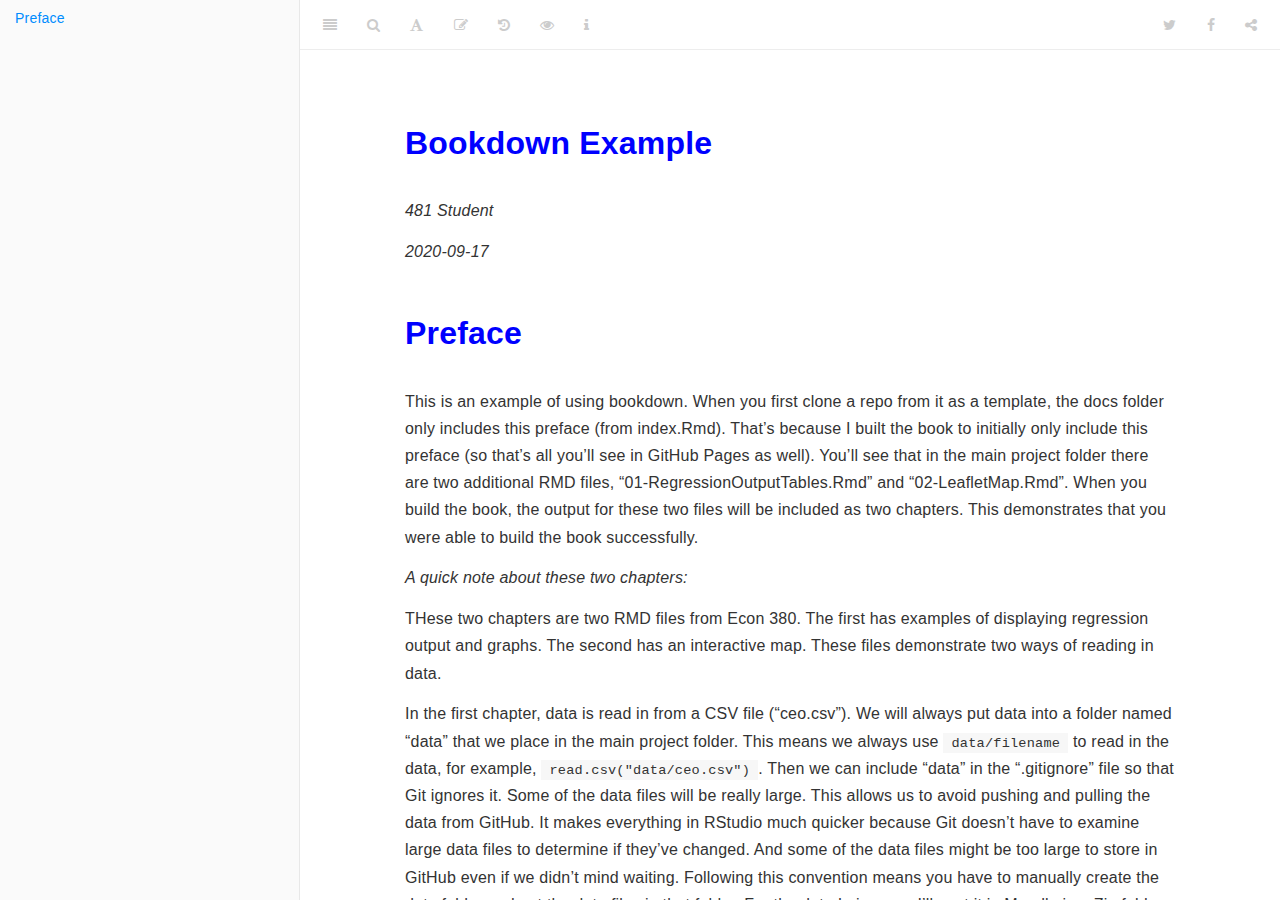
==== docs/index.html @ cd4d8d59 "Initial commit" ====
<!DOCTYPE html>
<html lang="" xml:lang="">
<head>

  <meta charset="utf-8" />
  <meta http-equiv="X-UA-Compatible" content="IE=edge" />
  <title>Bookdown Example</title>
  <meta name="description" content="Bookdown Example" />
  <meta name="generator" content="bookdown 0.20 and GitBook 2.6.7" />

  <meta property="og:title" content="Bookdown Example" />
  <meta property="og:type" content="book" />
  
  
  
  

  <meta name="twitter:card" content="summary" />
  <meta name="twitter:title" content="Bookdown Example" />
  
  
  

<meta name="author" content="481 Student" />


<meta name="date" content="2020-09-17" />

  <meta name="viewport" content="width=device-width, initial-scale=1" />
  <meta name="apple-mobile-web-app-capable" content="yes" />
  <meta name="apple-mobile-web-app-status-bar-style" content="black" />
  
  


<script src="libs/jquery-2.2.3/jquery.min.js"></script>
<link href="libs/gitbook-2.6.7/css/style.css" rel="stylesheet" />
<link href="libs/gitbook-2.6.7/css/plugin-table.css" rel="stylesheet" />
<link href="libs/gitbook-2.6.7/css/plugin-bookdown.css" rel="stylesheet" />
<link href="libs/gitbook-2.6.7/css/plugin-highlight.css" rel="stylesheet" />
<link href="libs/gitbook-2.6.7/css/plugin-search.css" rel="stylesheet" />
<link href="libs/gitbook-2.6.7/css/plugin-fontsettings.css" rel="stylesheet" />
<link href="libs/gitbook-2.6.7/css/plugin-clipboard.css" rel="stylesheet" />









<script src="libs/accessible-code-block-0.0.1/empty-anchor.js"></script>



<link rel="stylesheet" href="style.css" type="text/css" />
</head>

<body>



  <div class="book without-animation with-summary font-size-2 font-family-1" data-basepath=".">

    <div class="book-summary">
      <nav role="navigation">

<ul class="summary">
<li class="chapter" data-level="" data-path=""><a href="#preface"><i class="fa fa-check"></i>Preface</a></li>
</ul>

      </nav>
    </div>

    <div class="book-body">
      <div class="body-inner">
        <div class="book-header" role="navigation">
          <h1>
            <i class="fa fa-circle-o-notch fa-spin"></i><a href="./">Bookdown Example</a>
          </h1>
        </div>

        <div class="page-wrapper" tabindex="-1" role="main">
          <div class="page-inner">

            <section class="normal" id="section-">
<div id="header">
<h1 class="title">Bookdown Example</h1>
<p class="author"><em>481 Student</em></p>
<p class="date"><em>2020-09-17</em></p>
</div>
<div id="preface" class="section level1 unnumbered">
<h1>Preface</h1>
<p>This is an example of using bookdown. When you first clone a repo from it as a template, the docs folder only includes this preface (from index.Rmd). That’s because I built the book to initially only include this preface (so that’s all you’ll see in GitHub Pages as well). You’ll see that in the main project folder there are two additional RMD files, “01-RegressionOutputTables.Rmd” and “02-LeafletMap.Rmd”. When you build the book, the output for these two files will be included as two chapters. This demonstrates that you were able to build the book successfully.</p>
<p><em>A quick note about these two chapters:</em></p>
<p>THese two chapters are two RMD files from Econ 380. The first has examples of displaying regression output and graphs. The second has an interactive map. These files demonstrate two ways of reading in data.</p>
<p>In the first chapter, data is read in from a CSV file (“ceo.csv”). We will always put data into a folder named “data” that we place in the main project folder. This means we always use <code>data/filename</code> to read in the data, for example, <code>read.csv("data/ceo.csv")</code>. Then we can include “data” in the “.gitignore” file so that Git ignores it. Some of the data files will be really large. This allows us to avoid pushing and pulling the data from GitHub. It makes everything in RStudio much quicker because Git doesn’t have to examine large data files to determine if they’ve changed. And some of the data files might be too large to store in GitHub even if we didn’t mind waiting. Following this convention means you have to manually create the data folder and put the data files in that folder. For the data I give you, I’ll post it in Moodle in a Zip folder.</p>
<p>In the second RMD file (with the map), data is read in directly from a URL.</p>
<p>We will always use this basic setup. ALways open RStudio by opening the .RProj folder so that the working directory is set correctly. Always put a “data” folder in the main project folder and open data using “data/filename”, for example, <code>read.csv("data/ceo.csv")</code>.</p>

</div>
            </section>

          </div>
        </div>
      </div>


    </div>
  </div>
<script src="libs/gitbook-2.6.7/js/app.min.js"></script>
<script src="libs/gitbook-2.6.7/js/lunr.js"></script>
<script src="libs/gitbook-2.6.7/js/clipboard.min.js"></script>
<script src="libs/gitbook-2.6.7/js/plugin-search.js"></script>
<script src="libs/gitbook-2.6.7/js/plugin-sharing.js"></script>
<script src="libs/gitbook-2.6.7/js/plugin-fontsettings.js"></script>
<script src="libs/gitbook-2.6.7/js/plugin-bookdown.js"></script>
<script src="libs/gitbook-2.6.7/js/jquery.highlight.js"></script>
<script src="libs/gitbook-2.6.7/js/plugin-clipboard.js"></script>
<script>
gitbook.require(["gitbook"], function(gitbook) {
gitbook.start({
"sharing": {
"github": false,
"facebook": true,
"twitter": true,
"linkedin": false,
"weibo": false,
"instapaper": false,
"vk": false,
"all": ["facebook", "twitter", "linkedin", "weibo", "instapaper"]
},
"fontsettings": {
"theme": "white",
"family": "sans",
"size": 2
},
"edit": {
"link": "https://github.com/YOUR GITHUB USERNAME/YOUR REPO NAME/edit/master/index.Rmd",
"text": "Edit"
},
"history": {
"link": "https://github.com/YOUR GITHUB USERNAME/YOUR REPO NAME/commits/master/index.Rmd",
"text": null
},
"view": {
"link": "https://github.com/YOUR GITHUB USERNAME/YOUR REPO NAME/blob/master/index.Rmd",
"text": null
},
"download": null,
"toc": {
"collapse": "subsection"
}
});
});
</script>

</body>

</html>
---- docs/libs/gitbook-2.6.7/css/style.css ----
/*! normalize.css v2.1.0 | MIT License | git.io/normalize */img,legend{border:0}*,.fa{-webkit-font-smoothing:antialiased}.fa-ul>li,sub,sup{position:relative}.book .book-body .page-wrapper .page-inner section.normal hr:after,.book-langs-index .inner .languages:after,.buttons:after,.dropdown-menu .buttons:after{clear:both}body,html{-ms-text-size-adjust:100%;-webkit-text-size-adjust:100%}article,aside,details,figcaption,figure,footer,header,hgroup,main,nav,section,summary{display:block}audio,canvas,video{display:inline-block}.hidden,[hidden]{display:none}audio:not([controls]){display:none;height:0}html{font-family:sans-serif}body,figure{margin:0}a:focus{outline:dotted thin}a:active,a:hover{outline:0}h1{font-size:2em;margin:.67em 0}abbr[title]{border-bottom:1px dotted}b,strong{font-weight:700}dfn{font-style:italic}hr{-moz-box-sizing:content-box;box-sizing:content-box;height:0}mark{background:#ff0;color:#000}code,kbd,pre,samp{font-family:monospace,serif;font-size:1em}pre{white-space:pre-wrap}q{quotes:"\201C" "\201D" "\2018" "\2019"}small{font-size:80%}sub,sup{font-size:75%;line-height:0;vertical-align:baseline}sup{top:-.5em}sub{bottom:-.25em}svg:not(:root){overflow:hidden}fieldset{border:1px solid silver;margin:0 2px;padding:.35em .625em .75em}legend{padding:0}button,input,select,textarea{font-family:inherit;font-size:100%;margin:0}button,input{line-height:normal}button,select{text-transform:none}button,html input[type=button],input[type=reset],input[type=submit]{-webkit-appearance:button;cursor:pointer}button[disabled],html input[disabled]{cursor:default}input[type=checkbox],input[type=radio]{box-sizing:border-box;padding:0}input[type=search]{-webkit-appearance:textfield;-moz-box-sizing:content-box;-webkit-box-sizing:content-box;box-sizing:content-box}input[type=search]::-webkit-search-cancel-button{margin-right:10px;}button::-moz-focus-inner,input::-moz-focus-inner{border:0;padding:0}textarea{overflow:auto;vertical-align:top}table{border-collapse:collapse;border-spacing:0}/*!
 * Preboot v2
 *
 * Open sourced under MIT license by @mdo.
 * Some variables and mixins from Bootstrap (Apache 2 license).
 */.link-inherit,.link-inherit:focus,.link-inherit:hover{color:inherit}.fa,.fa-stack{display:inline-block}/*!
 *  Font Awesome 4.1.0 by @davegandy - http://fontawesome.io - @fontawesome
 *  License - http://fontawesome.io/license (Font: SIL OFL 1.1, CSS: MIT License)
 */@font-face{font-family:FontAwesome;src:url(./fontawesome/fontawesome-webfont.ttf?v=4.1.0) format('truetype');font-weight:400;font-style:normal}.fa{font-family:FontAwesome;font-style:normal;font-weight:400;line-height:1;-moz-osx-font-smoothing:grayscale}.book .book-header,.book .book-summary{font-family:"Helvetica Neue",Helvetica,Arial,sans-serif}.fa-lg{font-size:1.33333333em;line-height:.75em;vertical-align:-15%}.fa-2x{font-size:2em}.fa-3x{font-size:3em}.fa-4x{font-size:4em}.fa-5x{font-size:5em}.fa-fw{width:1.28571429em;text-align:center}.fa-ul{padding-left:0;margin-left:2.14285714em;list-style-type:none}.fa-li{position:absolute;left:-2.14285714em;width:2.14285714em;top:.14285714em;text-align:center}.fa-li.fa-lg{left:-1.85714286em}.fa-border{padding:.2em .25em .15em;border:.08em solid #eee;border-radius:.1em}.pull-right{float:right}.pull-left{float:left}.fa.pull-left{margin-right:.3em}.fa.pull-right{margin-left:.3em}.fa-spin{-webkit-animation:spin 2s infinite linear;-moz-animation:spin 2s infinite linear;-o-animation:spin 2s infinite linear;animation:spin 2s infinite linear}@-moz-keyframes spin{0%{-moz-transform:rotate(0)}100%{-moz-transform:rotate(359deg)}}@-webkit-keyframes spin{0%{-webkit-transform:rotate(0)}100%{-webkit-transform:rotate(359deg)}}@-o-keyframes spin{0%{-o-transform:rotate(0)}100%{-o-transform:rotate(359deg)}}@keyframes spin{0%{-webkit-transform:rotate(0);transform:rotate(0)}100%{-webkit-transform:rotate(359deg);transform:rotate(359deg)}}.fa-rotate-90{filter:progid:DXImageTransform.Microsoft.BasicImage(rotation=1);-webkit-transform:rotate(90deg);-moz-transform:rotate(90deg);-ms-transform:rotate(90deg);-o-transform:rotate(90deg);transform:rotate(90deg)}.fa-rotate-180{filter:progid:DXImageTransform.Microsoft.BasicImage(rotation=2);-webkit-transform:rotate(180deg);-moz-transform:rotate(180deg);-ms-transform:rotate(180deg);-o-transform:rotate(180deg);transform:rotate(180deg)}.fa-rotate-270{filter:progid:DXImageTransform.Microsoft.BasicImage(rotation=3);-webkit-transform:rotate(270deg);-moz-transform:rotate(270deg);-ms-transform:rotate(270deg);-o-transform:rotate(270deg);transform:rotate(270deg)}.fa-flip-horizontal{filter:progid:DXImageTransform.Microsoft.BasicImage(rotation=0, mirror=1);-webkit-transform:scale(-1,1);-moz-transform:scale(-1,1);-ms-transform:scale(-1,1);-o-transform:scale(-1,1);transform:scale(-1,1)}.fa-flip-vertical{filter:progid:DXImageTransform.Microsoft.BasicImage(rotation=2, mirror=1);-webkit-transform:scale(1,-1);-moz-transform:scale(1,-1);-ms-transform:scale(1,-1);-o-transform:scale(1,-1);transform:scale(1,-1)}.fa-stack{position:relative;width:2em;height:2em;line-height:2em;vertical-align:middle}.fa-stack-1x,.fa-stack-2x{position:absolute;left:0;width:100%;text-align:center}.fa-stack-1x{line-height:inherit}.fa-stack-2x{font-size:2em}.fa-inverse{color:#fff}.fa-glass:before{content:"\f000"}.fa-music:before{content:"\f001"}.fa-search:before{content:"\f002"}.fa-envelope-o:before{content:"\f003"}.fa-heart:before{content:"\f004"}.fa-star:before{content:"\f005"}.fa-star-o:before{content:"\f006"}.fa-user:before{content:"\f007"}.fa-film:before{content:"\f008"}.fa-th-large:before{content:"\f009"}.fa-th:before{content:"\f00a"}.fa-th-list:before{content:"\f00b"}.fa-check:before{content:"\f00c"}.fa-times:before{content:"\f00d"}.fa-search-plus:before{content:"\f00e"}.fa-search-minus:before{content:"\f010"}.fa-power-off:before{content:"\f011"}.fa-signal:before{content:"\f012"}.fa-cog:before,.fa-gear:before{content:"\f013"}.fa-trash-o:before{content:"\f014"}.fa-home:before{content:"\f015"}.fa-file-o:before{content:"\f016"}.fa-clock-o:before{content:"\f017"}.fa-road:before{content:"\f018"}.fa-download:before{content:"\f019"}.fa-arrow-circle-o-down:before{content:"\f01a"}.fa-arrow-circle-o-up:before{content:"\f01b"}.fa-inbox:before{content:"\f01c"}.fa-play-circle-o:before{content:"\f01d"}.fa-repeat:before,.fa-rotate-right:before{content:"\f01e"}.fa-refresh:before{content:"\f021"}.fa-list-alt:before{content:"\f022"}.fa-lock:before{content:"\f023"}.fa-flag:before{content:"\f024"}.fa-headphones:before{content:"\f025"}.fa-volume-off:before{content:"\f026"}.fa-volume-down:before{content:"\f027"}.fa-volume-up:before{content:"\f028"}.fa-qrcode:before{content:"\f029"}.fa-barcode:before{content:"\f02a"}.fa-tag:before{content:"\f02b"}.fa-tags:before{content:"\f02c"}.fa-book:before{content:"\f02d"}.fa-bookmark:before{content:"\f02e"}.fa-print:before{content:"\f02f"}.fa-camera:before{content:"\f030"}.fa-font:before{content:"\f031"}.fa-bold:before{content:"\f032"}.fa-italic:before{content:"\f033"}.fa-text-height:before{content:"\f034"}.fa-text-width:before{content:"\f035"}.fa-align-left:before{content:"\f036"}.fa-align-center:before{content:"\f037"}.fa-align-right:before{content:"\f038"}.fa-align-justify:before{content:"\f039"}.fa-list:before{content:"\f03a"}.fa-dedent:before,.fa-outdent:before{content:"\f03b"}.fa-indent:before{content:"\f03c"}.fa-video-camera:before{content:"\f03d"}.fa-image:before,.fa-photo:before,.fa-picture-o:before{content:"\f03e"}.fa-pencil:before{content:"\f040"}.fa-map-marker:before{content:"\f041"}.fa-adjust:before{content:"\f042"}.fa-tint:before{content:"\f043"}.fa-edit:before,.fa-pencil-square-o:before{content:"\f044"}.fa-share-square-o:before{content:"\f045"}.fa-check-square-o:before{content:"\f046"}.fa-arrows:before{content:"\f047"}.fa-step-backward:before{content:"\f048"}.fa-fast-backward:before{content:"\f049"}.fa-backward:before{content:"\f04a"}.fa-play:before{content:"\f04b"}.fa-pause:before{content:"\f04c"}.fa-stop:before{content:"\f04d"}.fa-forward:before{content:"\f04e"}.fa-fast-forward:before{content:"\f050"}.fa-step-forward:before{content:"\f051"}.fa-eject:before{content:"\f052"}.fa-chevron-left:before{content:"\f053"}.fa-chevron-right:before{content:"\f054"}.fa-plus-circle:before{content:"\f055"}.fa-minus-circle:before{content:"\f056"}.fa-times-circle:before{content:"\f057"}.fa-check-circle:before{content:"\f058"}.fa-question-circle:before{content:"\f059"}.fa-info-circle:before{content:"\f05a"}.fa-crosshairs:before{content:"\f05b"}.fa-times-circle-o:before{content:"\f05c"}.fa-check-circle-o:before{content:"\f05d"}.fa-ban:before{content:"\f05e"}.fa-arrow-left:before{content:"\f060"}.fa-arrow-right:before{content:"\f061"}.fa-arrow-up:before{content:"\f062"}.fa-arrow-down:before{content:"\f063"}.fa-mail-forward:before,.fa-share:before{content:"\f064"}.fa-expand:before{content:"\f065"}.fa-compress:before{content:"\f066"}.fa-plus:before{content:"\f067"}.fa-minus:before{content:"\f068"}.fa-asterisk:before{content:"\f069"}.fa-exclamation-circle:before{content:"\f06a"}.fa-gift:before{content:"\f06b"}.fa-leaf:before{content:"\f06c"}.fa-fire:before{content:"\f06d"}.fa-eye:before{content:"\f06e"}.fa-eye-slash:before{content:"\f070"}.fa-exclamation-triangle:before,.fa-warning:before{content:"\f071"}.fa-plane:before{content:"\f072"}.fa-calendar:before{content:"\f073"}.fa-random:before{content:"\f074"}.fa-comment:before{content:"\f075"}.fa-magnet:before{content:"\f076"}.fa-chevron-up:before{content:"\f077"}.fa-chevron-down:before{content:"\f078"}.fa-retweet:before{content:"\f079"}.fa-shopping-cart:before{content:"\f07a"}.fa-folder:before{content:"\f07b"}.fa-folder-open:before{content:"\f07c"}.fa-arrows-v:before{content:"\f07d"}.fa-arrows-h:before{content:"\f07e"}.fa-bar-chart-o:before{content:"\f080"}.fa-twitter-square:before{content:"\f081"}.fa-facebook-square:before{content:"\f082"}.fa-camera-retro:before{content:"\f083"}.fa-key:before{content:"\f084"}.fa-cogs:before,.fa-gears:before{content:"\f085"}.fa-comments:before{content:"\f086"}.fa-thumbs-o-up:before{content:"\f087"}.fa-thumbs-o-down:before{content:"\f088"}.fa-star-half:before{content:"\f089"}.fa-heart-o:before{content:"\f08a"}.fa-sign-out:before{content:"\f08b"}.fa-linkedin-square:before{content:"\f08c"}.fa-thumb-tack:before{content:"\f08d"}.fa-external-link:before{content:"\f08e"}.fa-sign-in:before{content:"\f090"}.fa-trophy:before{content:"\f091"}.fa-github-square:before{content:"\f092"}.fa-upload:before{content:"\f093"}.fa-lemon-o:before{content:"\f094"}.fa-phone:before{content:"\f095"}.fa-square-o:before{content:"\f096"}.fa-bookmark-o:before{content:"\f097"}.fa-phone-square:before{content:"\f098"}.fa-twitter:before{content:"\f099"}.fa-facebook:before{content:"\f09a"}.fa-github:before{content:"\f09b"}.fa-unlock:before{content:"\f09c"}.fa-credit-card:before{content:"\f09d"}.fa-rss:before{content:"\f09e"}.fa-hdd-o:before{content:"\f0a0"}.fa-bullhorn:before{content:"\f0a1"}.fa-bell:before{content:"\f0f3"}.fa-certificate:before{content:"\f0a3"}.fa-hand-o-right:before{content:"\f0a4"}.fa-hand-o-left:before{content:"\f0a5"}.fa-hand-o-up:before{content:"\f0a6"}.fa-hand-o-down:before{content:"\f0a7"}.fa-arrow-circle-left:before{content:"\f0a8"}.fa-arrow-circle-right:before{content:"\f0a9"}.fa-arrow-circle-up:before{content:"\f0aa"}.fa-arrow-circle-down:before{content:"\f0ab"}.fa-globe:before{content:"\f0ac"}.fa-wrench:before{content:"\f0ad"}.fa-tasks:before{content:"\f0ae"}.fa-filter:before{content:"\f0b0"}.fa-briefcase:before{content:"\f0b1"}.fa-arrows-alt:before{content:"\f0b2"}.fa-group:before,.fa-users:before{content:"\f0c0"}.fa-chain:before,.fa-link:before{content:"\f0c1"}.fa-cloud:before{content:"\f0c2"}.fa-flask:before{content:"\f0c3"}.fa-cut:before,.fa-scissors:before{content:"\f0c4"}.fa-copy:before,.fa-files-o:before{content:"\f0c5"}.fa-paperclip:before{content:"\f0c6"}.fa-floppy-o:before,.fa-save:before{content:"\f0c7"}.fa-square:before{content:"\f0c8"}.fa-bars:before,.fa-navicon:before,.fa-reorder:before{content:"\f0c9"}.fa-list-ul:before{content:"\f0ca"}.fa-list-ol:before{content:"\f0cb"}.fa-strikethrough:before{content:"\f0cc"}.fa-underline:before{content:"\f0cd"}.fa-table:before{content:"\f0ce"}.fa-magic:before{content:"\f0d0"}.fa-truck:before{content:"\f0d1"}.fa-pinterest:before{content:"\f0d2"}.fa-pinterest-square:before{content:"\f0d3"}.fa-google-plus-square:before{content:"\f0d4"}.fa-google-plus:before{content:"\f0d5"}.fa-money:before{content:"\f0d6"}.fa-caret-down:before{content:"\f0d7"}.fa-caret-up:before{content:"\f0d8"}.fa-caret-left:before{content:"\f0d9"}.fa-caret-right:before{content:"\f0da"}.fa-columns:before{content:"\f0db"}.fa-sort:before,.fa-unsorted:before{content:"\f0dc"}.fa-sort-desc:before,.fa-sort-down:before{content:"\f0dd"}.fa-sort-asc:before,.fa-sort-up:before{content:"\f0de"}.fa-envelope:before{content:"\f0e0"}.fa-linkedin:before{content:"\f0e1"}.fa-rotate-left:before,.fa-undo:before{content:"\f0e2"}.fa-gavel:before,.fa-legal:before{content:"\f0e3"}.fa-dashboard:before,.fa-tachometer:before{content:"\f0e4"}.fa-comment-o:before{content:"\f0e5"}.fa-comments-o:before{content:"\f0e6"}.fa-bolt:before,.fa-flash:before{content:"\f0e7"}.fa-sitemap:before{content:"\f0e8"}.fa-umbrella:before{content:"\f0e9"}.fa-clipboard:before,.fa-paste:before{content:"\f0ea"}.fa-lightbulb-o:before{content:"\f0eb"}.fa-exchange:before{content:"\f0ec"}.fa-cloud-download:before{content:"\f0ed"}.fa-cloud-upload:before{content:"\f0ee"}.fa-user-md:before{content:"\f0f0"}.fa-stethoscope:before{content:"\f0f1"}.fa-suitcase:before{content:"\f0f2"}.fa-bell-o:before{content:"\f0a2"}.fa-coffee:before{content:"\f0f4"}.fa-cutlery:before{content:"\f0f5"}.fa-file-text-o:before{content:"\f0f6"}.fa-building-o:before{content:"\f0f7"}.fa-hospital-o:before{content:"\f0f8"}.fa-ambulance:before{content:"\f0f9"}.fa-medkit:before{content:"\f0fa"}.fa-fighter-jet:before{content:"\f0fb"}.fa-beer:before{content:"\f0fc"}.fa-h-square:before{content:"\f0fd"}.fa-plus-square:before{content:"\f0fe"}.fa-angle-double-left:before{content:"\f100"}.fa-angle-double-right:before{content:"\f101"}.fa-angle-double-up:before{content:"\f102"}.fa-angle-double-down:before{content:"\f103"}.fa-angle-left:before{content:"\f104"}.fa-angle-right:before{content:"\f105"}.fa-angle-up:before{content:"\f106"}.fa-angle-down:before{content:"\f107"}.fa-desktop:before{content:"\f108"}.fa-laptop:before{content:"\f109"}.fa-tablet:before{content:"\f10a"}.fa-mobile-phone:before,.fa-mobile:before{content:"\f10b"}.fa-circle-o:before{content:"\f10c"}.fa-quote-left:before{content:"\f10d"}.fa-quote-right:before{content:"\f10e"}.fa-spinner:before{content:"\f110"}.fa-circle:before{content:"\f111"}.fa-mail-reply:before,.fa-reply:before{content:"\f112"}.fa-github-alt:before{content:"\f113"}.fa-folder-o:before{content:"\f114"}.fa-folder-open-o:before{content:"\f115"}.fa-smile-o:before{content:"\f118"}.fa-frown-o:before{content:"\f119"}.fa-meh-o:before{content:"\f11a"}.fa-gamepad:before{content:"\f11b"}.fa-keyboard-o:before{content:"\f11c"}.fa-flag-o:before{content:"\f11d"}.fa-flag-checkered:before{content:"\f11e"}.fa-terminal:before{content:"\f120"}.fa-code:before{content:"\f121"}.fa-mail-reply-all:before,.fa-reply-all:before{content:"\f122"}.fa-star-half-empty:before,.fa-star-half-full:before,.fa-star-half-o:before{content:"\f123"}.fa-location-arrow:before{content:"\f124"}.fa-crop:before{content:"\f125"}.fa-code-fork:before{content:"\f126"}.fa-chain-broken:before,.fa-unlink:before{content:"\f127"}.fa-question:before{content:"\f128"}.fa-info:before{content:"\f129"}.fa-exclamation:before{content:"\f12a"}.fa-superscript:before{content:"\f12b"}.fa-subscript:before{content:"\f12c"}.fa-eraser:before{content:"\f12d"}.fa-puzzle-piece:before{content:"\f12e"}.fa-microphone:before{content:"\f130"}.fa-microphone-slash:before{content:"\f131"}.fa-shield:before{content:"\f132"}.fa-calendar-o:before{content:"\f133"}.fa-fire-extinguisher:before{content:"\f134"}.fa-rocket:before{content:"\f135"}.fa-maxcdn:before{content:"\f136"}.fa-chevron-circle-left:before{content:"\f137"}.fa-chevron-circle-right:before{content:"\f138"}.fa-chevron-circle-up:before{content:"\f139"}.fa-chevron-circle-down:before{content:"\f13a"}.fa-html5:before{content:"\f13b"}.fa-css3:before{content:"\f13c"}.fa-anchor:before{content:"\f13d"}.fa-unlock-alt:before{content:"\f13e"}.fa-bullseye:before{content:"\f140"}.fa-ellipsis-h:before{content:"\f141"}.fa-ellipsis-v:before{content:"\f142"}.fa-rss-square:before{content:"\f143"}.fa-play-circle:before{content:"\f144"}.fa-ticket:before{content:"\f145"}.fa-minus-square:before{content:"\f146"}.fa-minus-square-o:before{content:"\f147"}.fa-level-up:before{content:"\f148"}.fa-level-down:before{content:"\f149"}.fa-check-square:before{content:"\f14a"}.fa-pencil-square:before{content:"\f14b"}.fa-external-link-square:before{content:"\f14c"}.fa-share-square:before{content:"\f14d"}.fa-compass:before{content:"\f14e"}.fa-caret-square-o-down:before,.fa-toggle-down:before{content:"\f150"}.fa-caret-square-o-up:before,.fa-toggle-up:before{content:"\f151"}.fa-caret-square-o-right:before,.fa-toggle-right:before{content:"\f152"}.fa-eur:before,.fa-euro:before{content:"\f153"}.fa-gbp:before{content:"\f154"}.fa-dollar:before,.fa-usd:before{content:"\f155"}.fa-inr:before,.fa-rupee:before{content:"\f156"}.fa-cny:before,.fa-jpy:before,.fa-rmb:before,.fa-yen:before{content:"\f157"}.fa-rouble:before,.fa-rub:before,.fa-ruble:before{content:"\f158"}.fa-krw:before,.fa-won:before{content:"\f159"}.fa-bitcoin:before,.fa-btc:before{content:"\f15a"}.fa-file:before{content:"\f15b"}.fa-file-text:before{content:"\f15c"}.fa-sort-alpha-asc:before{content:"\f15d"}.fa-sort-alpha-desc:before{content:"\f15e"}.fa-sort-amount-asc:before{content:"\f160"}.fa-sort-amount-desc:before{content:"\f161"}.fa-sort-numeric-asc:before{content:"\f162"}.fa-sort-numeric-desc:before{content:"\f163"}.fa-thumbs-up:before{content:"\f164"}.fa-thumbs-down:before{content:"\f165"}.fa-youtube-square:before{content:"\f166"}.fa-youtube:before{content:"\f167"}.fa-xing:before{content:"\f168"}.fa-xing-square:before{content:"\f169"}.fa-youtube-play:before{content:"\f16a"}.fa-dropbox:before{content:"\f16b"}.fa-stack-overflow:before{content:"\f16c"}.fa-instagram:before{content:"\f16d"}.fa-flickr:before{content:"\f16e"}.fa-adn:before{content:"\f170"}.fa-bitbucket:before{content:"\f171"}.fa-bitbucket-square:before{content:"\f172"}.fa-tumblr:before{content:"\f173"}.fa-tumblr-square:before{content:"\f174"}.fa-long-arrow-down:before{content:"\f175"}.fa-long-arrow-up:before{content:"\f176"}.fa-long-arrow-left:before{content:"\f177"}.fa-long-arrow-right:before{content:"\f178"}.fa-apple:before{content:"\f179"}.fa-windows:before{content:"\f17a"}.fa-android:before{content:"\f17b"}.fa-linux:before{content:"\f17c"}.fa-dribbble:before{content:"\f17d"}.fa-skype:before{content:"\f17e"}.fa-foursquare:before{content:"\f180"}.fa-trello:before{content:"\f181"}.fa-female:before{content:"\f182"}.fa-male:before{content:"\f183"}.fa-gittip:before{content:"\f184"}.fa-sun-o:before{content:"\f185"}.fa-moon-o:before{content:"\f186"}.fa-archive:before{content:"\f187"}.fa-bug:before{content:"\f188"}.fa-vk:before{content:"\f189"}.fa-weibo:before{content:"\f18a"}.fa-renren:before{content:"\f18b"}.fa-pagelines:before{content:"\f18c"}.fa-stack-exchange:before{content:"\f18d"}.fa-arrow-circle-o-right:before{content:"\f18e"}.fa-arrow-circle-o-left:before{content:"\f190"}.fa-caret-square-o-left:before,.fa-toggle-left:before{content:"\f191"}.fa-dot-circle-o:before{content:"\f192"}.fa-wheelchair:before{content:"\f193"}.fa-vimeo-square:before{content:"\f194"}.fa-try:before,.fa-turkish-lira:before{content:"\f195"}.fa-plus-square-o:before{content:"\f196"}.fa-space-shuttle:before{content:"\f197"}.fa-slack:before{content:"\f198"}.fa-envelope-square:before{content:"\f199"}.fa-wordpress:before{content:"\f19a"}.fa-openid:before{content:"\f19b"}.fa-bank:before,.fa-institution:before,.fa-university:before{content:"\f19c"}.fa-graduation-cap:before,.fa-mortar-board:before{content:"\f19d"}.fa-yahoo:before{content:"\f19e"}.fa-google:before{content:"\f1a0"}.fa-reddit:before{content:"\f1a1"}.fa-reddit-square:before{content:"\f1a2"}.fa-stumbleupon-circle:before{content:"\f1a3"}.fa-stumbleupon:before{content:"\f1a4"}.fa-delicious:before{content:"\f1a5"}.fa-digg:before{content:"\f1a6"}.fa-pied-piper-square:before,.fa-pied-piper:before{content:"\f1a7"}.fa-pied-piper-alt:before{content:"\f1a8"}.fa-drupal:before{content:"\f1a9"}.fa-joomla:before{content:"\f1aa"}.fa-language:before{content:"\f1ab"}.fa-fax:before{content:"\f1ac"}.fa-building:before{content:"\f1ad"}.fa-child:before{content:"\f1ae"}.fa-paw:before{content:"\f1b0"}.fa-spoon:before{content:"\f1b1"}.fa-cube:before{content:"\f1b2"}.fa-cubes:before{content:"\f1b3"}.fa-behance:before{content:"\f1b4"}.fa-behance-square:before{content:"\f1b5"}.fa-steam:before{content:"\f1b6"}.fa-steam-square:before{content:"\f1b7"}.fa-recycle:before{content:"\f1b8"}.fa-automobile:before,.fa-car:before{content:"\f1b9"}.fa-cab:before,.fa-taxi:before{content:"\f1ba"}.fa-tree:before{content:"\f1bb"}.fa-spotify:before{content:"\f1bc"}.fa-deviantart:before{content:"\f1bd"}.fa-soundcloud:before{content:"\f1be"}.fa-database:before{content:"\f1c0"}.fa-file-pdf-o:before{content:"\f1c1"}.fa-file-word-o:before{content:"\f1c2"}.fa-file-excel-o:before{content:"\f1c3"}.fa-file-powerpoint-o:before{content:"\f1c4"}.fa-file-image-o:before,.fa-file-photo-o:before,.fa-file-picture-o:before{content:"\f1c5"}.fa-file-archive-o:before,.fa-file-zip-o:before{content:"\f1c6"}.fa-file-audio-o:before,.fa-file-sound-o:before{content:"\f1c7"}.fa-file-movie-o:before,.fa-file-video-o:before{content:"\f1c8"}.fa-file-code-o:before{content:"\f1c9"}.fa-vine:before{content:"\f1ca"}.fa-codepen:before{content:"\f1cb"}.fa-jsfiddle:before{content:"\f1cc"}.fa-life-bouy:before,.fa-life-ring:before,.fa-life-saver:before,.fa-support:before{content:"\f1cd"}.fa-circle-o-notch:before{content:"\f1ce"}.fa-ra:before,.fa-rebel:before{content:"\f1d0"}.fa-empire:before,.fa-ge:before{content:"\f1d1"}.fa-git-square:before{content:"\f1d2"}.fa-git:before{content:"\f1d3"}.fa-hacker-news:before{content:"\f1d4"}.fa-tencent-weibo:before{content:"\f1d5"}.fa-qq:before{content:"\f1d6"}.fa-wechat:before,.fa-weixin:before{content:"\f1d7"}.fa-paper-plane:before,.fa-send:before{content:"\f1d8"}.fa-paper-plane-o:before,.fa-send-o:before{content:"\f1d9"}.fa-history:before{content:"\f1da"}.fa-circle-thin:before{content:"\f1db"}.fa-header:before{content:"\f1dc"}.fa-paragraph:before{content:"\f1dd"}.fa-sliders:before{content:"\f1de"}.fa-share-alt:before{content:"\f1e0"}.fa-share-alt-square:before{content:"\f1e1"}.fa-bomb:before{content:"\f1e2"}.book-langs-index{width:100%;height:100%;padding:40px 0;margin:0;overflow:auto}@media (max-width:600px){.book-langs-index{padding:0}}.book-langs-index .inner{max-width:600px;width:100%;margin:0 auto;padding:30px;background:#fff;border-radius:3px}.book-langs-index .inner h3{margin:0}.book-langs-index .inner .languages{list-style:none;padding:20px 30px;margin-top:20px;border-top:1px solid #eee}.book-langs-index .inner .languages:after,.book-langs-index .inner .languages:before{content:" ";display:table;line-height:0}.book-langs-index .inner .languages li{width:50%;float:left;padding:10px 5px;font-size:16px}@media (max-width:600px){.book-langs-index .inner .languages li{width:100%;max-width:100%}}.book .book-header{overflow:visible;height:50px;padding:0 8px;z-index:2;font-size:.85em;color:#7e888b;background:0 0}.book .book-header .btn{display:block;height:50px;padding:0 15px;border-bottom:none;color:#ccc;text-transform:uppercase;line-height:50px;-webkit-box-shadow:none!important;box-shadow:none!important;position:relative;font-size:14px}.book .book-header .btn:hover{position:relative;text-decoration:none;color:#444;background:0 0}.book .book-header h1{margin:0;font-size:20px;font-weight:200;text-align:center;line-height:50px;opacity:0;padding-left:200px;padding-right:200px;-webkit-transition:opacity .2s ease;-moz-transition:opacity .2s ease;-o-transition:opacity .2s ease;transition:opacity .2s ease;overflow:hidden;text-overflow:ellipsis;white-space:nowrap}.book .book-header h1 a,.book .book-header h1 a:hover{color:inherit;text-decoration:none}@media (max-width:1000px){.book .book-header h1{display:none}}.book .book-header h1 i{display:none}.book .book-header:hover h1{opacity:1}.book.is-loading .book-header h1 i{display:inline-block}.book.is-loading .book-header h1 a{display:none}.dropdown{position:relative}.dropdown-menu{position:absolute;top:100%;left:0;z-index:100;display:none;float:left;min-width:160px;padding:0;margin:2px 0 0;list-style:none;font-size:14px;background-color:#fafafa;border:1px solid rgba(0,0,0,.07);border-radius:1px;-webkit-box-shadow:0 6px 12px rgba(0,0,0,.175);box-shadow:0 6px 12px rgba(0,0,0,.175);background-clip:padding-box}.dropdown-menu.open{display:block}.dropdown-menu.dropdown-left{left:auto;right:4%}.dropdown-menu.dropdown-left .dropdown-caret{right:14px;left:auto}.dropdown-menu .dropdown-caret{position:absolute;top:-8px;left:14px;width:18px;height:10px;float:left;overflow:hidden}.dropdown-menu .dropdown-caret .caret-inner,.dropdown-menu .dropdown-caret .caret-outer{display:inline-block;top:0;border-left:9px solid transparent;border-right:9px solid transparent;position:absolute}.dropdown-menu .dropdown-caret .caret-outer{border-bottom:9px solid rgba(0,0,0,.1);height:auto;left:0;width:auto;margin-left:-1px}.dropdown-menu .dropdown-caret .caret-inner{margin-top:-1px;top:1px;border-bottom:9px solid #fafafa}.dropdown-menu .buttons{border-bottom:1px solid rgba(0,0,0,.07)}.dropdown-menu .buttons:after,.dropdown-menu .buttons:before{content:" ";display:table;line-height:0}.dropdown-menu .buttons:last-child{border-bottom:none}.dropdown-menu .buttons .button{border:0;background-color:transparent;color:#a6a6a6;width:100%;text-align:center;float:left;line-height:1.42857143;padding:8px 4px}.alert,.dropdown-menu .buttons .button:hover{color:#444}.dropdown-menu .buttons .button:focus,.dropdown-menu .buttons .button:hover{outline:0}.dropdown-menu .buttons .button.size-2{width:50%}.dropdown-menu .buttons .button.size-3{width:33%}.alert{padding:15px;margin-bottom:20px;background:#eee;border-bottom:5px solid #ddd}.alert-success{background:#dff0d8;border-color:#d6e9c6;color:#3c763d}.alert-info{background:#d9edf7;border-color:#bce8f1;color:#31708f}.alert-danger{background:#f2dede;border-color:#ebccd1;color:#a94442}.alert-warning{background:#fcf8e3;border-color:#faebcc;color:#8a6d3b}.book .book-summary{position:absolute;top:0;left:-300px;bottom:0;z-index:1;width:300px;color:#364149;background:#fafafa;border-right:1px solid rgba(0,0,0,.07);-webkit-transition:left 250ms ease;-moz-transition:left 250ms ease;-o-transition:left 250ms ease;transition:left 250ms ease}.book .book-summary ul.summary{position:absolute;top:0;left:0;right:0;bottom:0;overflow-y:auto;list-style:none;margin:0;padding:0;-webkit-transition:top .5s ease;-moz-transition:top .5s ease;-o-transition:top .5s ease;transition:top .5s ease}.book .book-summary ul.summary li{list-style:none}.book .book-summary ul.summary li.divider{height:1px;margin:7px 0;overflow:hidden;background:rgba(0,0,0,.07)}.book .book-summary ul.summary li i.fa-check{display:none;position:absolute;right:9px;top:16px;font-size:9px;color:#3c3}.book .book-summary ul.summary li.done>a{color:#364149;font-weight:400}.book .book-summary ul.summary li.done>a i{display:inline}.book .book-summary ul.summary li a,.book .book-summary ul.summary li span{display:block;padding:10px 15px;border-bottom:none;color:#364149;background:0 0;text-overflow:ellipsis;overflow:hidden;white-space:nowrap;position:relative}.book .book-summary ul.summary li span{cursor:not-allowed;opacity:.3;filter:alpha(opacity=30)}.book .book-summary ul.summary li a:hover,.book .book-summary ul.summary li.active>a{color:#008cff;background:0 0;text-decoration:none}.book .book-summary ul.summary li ul{padding-left:20px}@media (max-width:600px){.book .book-summary{width:calc(100% - 60px);bottom:0;left:-100%}}.book.with-summary .book-summary{left:0}.book.without-animation .book-summary{-webkit-transition:none!important;-moz-transition:none!important;-o-transition:none!important;transition:none!important}.book{position:relative;width:100%;height:100%}.book .book-body,.book .book-body .body-inner{position:absolute;top:0;left:0;overflow-y:auto;bottom:0;right:0}.book .book-body{color:#000;background:#fff;-webkit-transition:left 250ms ease;-moz-transition:left 250ms ease;-o-transition:left 250ms ease;transition:left 250ms ease}.book .book-body .page-wrapper{position:relative;outline:0}.book .book-body .page-wrapper .page-inner{max-width:800px;margin:0 auto;padding:20px 0 40px}.book .book-body .page-wrapper .page-inner section{margin:0;padding:5px 15px;background:#fff;border-radius:2px;line-height:1.7;font-size:1.6rem}.book .book-body .page-wrapper .page-inner .btn-group .btn{border-radius:0;background:#eee;border:0}@media (max-width:1240px){.book .book-body{-webkit-transition:-webkit-transform 250ms ease;-moz-transition:-moz-transform 250ms ease;-o-transition:-o-transform 250ms ease;transition:transform 250ms ease;padding-bottom:20px}.book .book-body .body-inner{position:static;min-height:calc(100% - 50px)}}@media (min-width:600px){.book.with-summary .book-body{left:300px}}@media (max-width:600px){.book.with-summary{overflow:hidden}.book.with-summary .book-body{-webkit-transform:translate(calc(100% - 60px),0);-moz-transform:translate(calc(100% - 60px),0);-ms-transform:translate(calc(100% - 60px),0);-o-transform:translate(calc(100% - 60px),0);transform:translate(calc(100% - 60px),0)}}.book.without-animation .book-body{-webkit-transition:none!important;-moz-transition:none!important;-o-transition:none!important;transition:none!important}.buttons:after,.buttons:before{content:" ";display:table;line-height:0}.button{border:0;background:#eee;color:#666;width:100%;text-align:center;float:left;line-height:1.42857143;padding:8px 4px}.button:hover{color:#444}.button:focus,.button:hover{outline:0}.button.size-2{width:50%}.button.size-3{width:33%}.book .book-body .page-wrapper .page-inner section{display:none}.book .book-body .page-wrapper .page-inner section.normal{display:block;word-wrap:break-word;overflow:hidden;color:#333;line-height:1.7;text-size-adjust:100%;-ms-text-size-adjust:100%;-webkit-text-size-adjust:100%;-moz-text-size-adjust:100%}.book .book-body .page-wrapper .page-inner section.normal *{box-sizing:border-box;-webkit-box-sizing:border-box;}.book .book-body .page-wrapper .page-inner section.normal>:first-child{margin-top:0!important}.book .book-body .page-wrapper .page-inner section.normal>:last-child{margin-bottom:0!important}.book .book-body .page-wrapper .page-inner section.normal blockquote,.book .book-body .page-wrapper .page-inner section.normal code,.book .book-body .page-wrapper .page-inner section.normal figure,.book .book-body .page-wrapper .page-inner section.normal img,.book .book-body .page-wrapper .page-inner section.normal pre,.book .book-body .page-wrapper .page-inner section.normal table,.book .book-body .page-wrapper .page-inner section.normal tr{page-break-inside:avoid}.book .book-body .page-wrapper .page-inner section.normal h2,.book .book-body .page-wrapper .page-inner section.normal h3,.book .book-body .page-wrapper .page-inner section.normal h4,.book .book-body .page-wrapper .page-inner section.normal h5,.book .book-body .page-wrapper .page-inner section.normal p{orphans:3;widows:3}.book .book-body .page-wrapper .page-inner section.normal h1,.book .book-body .page-wrapper .page-inner section.normal h2,.book .book-body .page-wrapper .page-inner section.normal h3,.book .book-body .page-wrapper .page-inner section.normal h4,.book .book-body .page-wrapper .page-inner section.normal h5{page-break-after:avoid}.book .book-body .page-wrapper .page-inner section.normal b,.book .book-body .page-wrapper .page-inner section.normal strong{font-weight:700}.book .book-body .page-wrapper .page-inner section.normal em{font-style:italic}.book .book-body .page-wrapper .page-inner section.normal blockquote,.book .book-body .page-wrapper .page-inner section.normal dl,.book .book-body .page-wrapper .page-inner section.normal ol,.book .book-body .page-wrapper .page-inner section.normal p,.book .book-body .page-wrapper .page-inner section.normal table,.book .book-body .page-wrapper .page-inner section.normal ul{margin-top:0;margin-bottom:.85em}.book .book-body .page-wrapper .page-inner section.normal a{color:#4183c4;text-decoration:none;background:0 0}.book .book-body .page-wrapper .page-inner section.normal a:active,.book .book-body .page-wrapper .page-inner section.normal a:focus,.book .book-body .page-wrapper .page-inner section.normal a:hover{outline:0;text-decoration:underline}.book .book-body .page-wrapper .page-inner section.normal img{border:0;max-width:100%}.book .book-body .page-wrapper .page-inner section.normal hr{height:4px;padding:0;margin:1.7em 0;overflow:hidden;background-color:#e7e7e7;border:none}.book .book-body .page-wrapper .page-inner section.normal hr:after,.book .book-body .page-wrapper .page-inner section.normal hr:before{display:table;content:" "}.book .book-body .page-wrapper .page-inner section.normal h1,.book .book-body .page-wrapper .page-inner section.normal h2,.book .book-body .page-wrapper .page-inner section.normal h3,.book .book-body .page-wrapper .page-inner section.normal h4,.book .book-body .page-wrapper .page-inner section.normal h5,.book .book-body .page-wrapper .page-inner section.normal h6{margin-top:1.275em;margin-bottom:.85em;}.book .book-body .page-wrapper .page-inner section.normal h1{font-size:2em}.book .book-body .page-wrapper .page-inner section.normal h2{font-size:1.75em}.book .book-body .page-wrapper .page-inner section.normal h3{font-size:1.5em}.book .book-body .page-wrapper .page-inner section.normal h4{font-size:1.25em}.book .book-body .page-wrapper .page-inner section.normal h5{font-size:1em}.book .book-body .page-wrapper .page-inner section.normal h6{font-size:1em;color:#777}.book .book-body .page-wrapper .page-inner section.normal code,.book .book-body .page-wrapper .page-inner section.normal pre{font-family:Consolas,"Liberation Mono",Menlo,Courier,monospace;direction:ltr;border:none;color:inherit}.book .book-body .page-wrapper .page-inner section.normal pre{overflow:auto;word-wrap:normal;margin:0 0 1.275em;padding:.85em 1em;background:#f7f7f7}.book .book-body .page-wrapper .page-inner section.normal pre>code{display:inline;max-width:initial;padding:0;margin:0;overflow:initial;line-height:inherit;font-size:.85em;white-space:pre;background:0 0}.book .book-body .page-wrapper .page-inner section.normal pre>code:after,.book .book-body .page-wrapper .page-inner section.normal pre>code:before{content:normal}.book .book-body .page-wrapper .page-inner section.normal code{padding:.2em;margin:0;font-size:.85em;background-color:#f7f7f7}.book .book-body .page-wrapper .page-inner section.normal code:after,.book .book-body .page-wrapper .page-inner section.normal code:before{letter-spacing:-.2em;content:"\00a0"}.book .book-body .page-wrapper .page-inner section.normal ol,.book .book-body .page-wrapper .page-inner section.normal ul{padding:0 0 0 2em;margin:0 0 .85em}.book .book-body .page-wrapper .page-inner section.normal ol ol,.book .book-body .page-wrapper .page-inner section.normal ol ul,.book .book-body .page-wrapper .page-inner section.normal ul ol,.book .book-body .page-wrapper .page-inner section.normal ul ul{margin-top:0;margin-bottom:0}.book .book-body .page-wrapper .page-inner section.normal ol ol{list-style-type:lower-roman}.book .book-body .page-wrapper .page-inner section.normal blockquote{margin:0 0 .85em;padding:0 15px;opacity:0.75;border-left:4px solid #dcdcdc}.book .book-body .page-wrapper .page-inner section.normal blockquote:first-child{margin-top:0}.book .book-body .page-wrapper .page-inner section.normal blockquote:last-child{margin-bottom:0}.book .book-body .page-wrapper .page-inner section.normal dl{padding:0}.book .book-body .page-wrapper .page-inner section.normal dl dt{padding:0;margin-top:.85em;font-style:italic;font-weight:700}.book .book-body .page-wrapper .page-inner section.normal dl dd{padding:0 .85em;margin-bottom:.85em}.book .book-body .page-wrapper .page-inner section.normal dd{margin-left:0}.book .book-body .page-wrapper .page-inner section.normal .glossary-term{cursor:help;text-decoration:underline}.book .book-body .navigation{position:absolute;top:50px;bottom:0;margin:0;max-width:150px;min-width:90px;display:flex;justify-content:center;align-content:center;flex-direction:column;font-size:40px;color:#ccc;text-align:center;-webkit-transition:all 350ms ease;-moz-transition:all 350ms ease;-o-transition:all 350ms ease;transition:all 350ms ease}.book .book-body .navigation:hover{text-decoration:none;color:#444}.book .book-body .navigation.navigation-next{right:0}.book .book-body .navigation.navigation-prev{left:0}@media (max-width:1240px){.book .book-body .navigation{position:static;top:auto;max-width:50%;width:50%;display:inline-block;float:left}.book .book-body .navigation.navigation-unique{max-width:100%;width:100%}}.book .book-body .page-wrapper .page-inner section.glossary{margin-bottom:40px}.book .book-body .page-wrapper .page-inner section.glossary h2 a,.book .book-body .page-wrapper .page-inner section.glossary h2 a:hover{color:inherit;text-decoration:none}.book .book-body .page-wrapper .page-inner section.glossary .glossary-index{list-style:none;margin:0;padding:0}.book .book-body .page-wrapper .page-inner section.glossary .glossary-index li{display:inline;margin:0 8px;white-space:nowrap}*{-webkit-box-sizing:border-box;-moz-box-sizing:border-box;box-sizing:border-box;-webkit-overflow-scrolling:touch;-webkit-tap-highlight-color:transparent;-webkit-text-size-adjust:none;-webkit-touch-callout:none}a{text-decoration:none}body,html{height:100%}html{font-size:62.5%}body{text-rendering:optimizeLegibility;font-smoothing:antialiased;font-family:"Helvetica Neue",Helvetica,Arial,sans-serif;font-size:14px;letter-spacing:.2px;text-size-adjust:100%}
.book .book-summary ul.summary li a span {display:inline;padding:initial;overflow:visible;cursor:auto;opacity:1;}
---- docs/libs/gitbook-2.6.7/css/plugin-table.css ----
.book .book-body .page-wrapper .page-inner section.normal table{display:table;width:100%;border-collapse:collapse;border-spacing:0;overflow:auto}.book .book-body .page-wrapper .page-inner section.normal table td,.book .book-body .page-wrapper .page-inner section.normal table th{padding:6px 13px;border:1px solid #ddd}.book .book-body .page-wrapper .page-inner section.normal table tr{background-color:#fff;border-top:1px solid #ccc}.book .book-body .page-wrapper .page-inner section.normal table tr:nth-child(2n){background-color:#f8f8f8}.book .book-body .page-wrapper .page-inner section.normal table th{font-weight:700}
---- docs/libs/gitbook-2.6.7/css/plugin-bookdown.css ----
.book .book-header h1 {
  padding-left: 20px;
  padding-right: 20px;
}
.book .book-header.fixed {
  position: fixed;
  right: 0;
  top: 0;
  left: 0;
  border-bottom: 1px solid rgba(0,0,0,.07);
}
span.search-highlight {
  background-color: #ffff88;
}
@media (min-width: 600px) {
  .book.with-summary .book-header.fixed {
    left: 300px;
  }
}
@media (max-width: 1240px) {
  .book .book-body.fixed {
    top: 50px;
  }
  .book .book-body.fixed .body-inner {
    top: auto;
  }
}
@media (max-width: 600px) {
  .book.with-summary .book-header.fixed {
    left: calc(100% - 60px);
    min-width: 300px;
  }
  .book.with-summary .book-body {
    transform: none;
    left: calc(100% - 60px);
    min-width: 300px;
  }
  .book .book-body.fixed {
    top: 0;
  }
}

.book .book-body.fixed .body-inner {
  top: 50px;
}
.book .book-body .page-wrapper .page-inner section.normal sub, .book .book-body .page-wrapper .page-inner section.normal sup {
  font-size: 85%;
}

@media print {
  .book .book-summary, .book .book-body .book-header, .fa {
    display: none !important;
  }
  .book .book-body.fixed {
    left: 0px;
  }
  .book .book-body,.book .book-body .body-inner, .book.with-summary {
    overflow: visible !important;
  }
}
.kable_wrapper {
  border-spacing: 20px 0;
  border-collapse: separate;
  border: none;
  margin: auto;
}
.kable_wrapper > tbody > tr > td {
  vertical-align: top;
}
.book .book-body .page-wrapper .page-inner section.normal table tr.header {
  border-top-width: 2px;
}
.book .book-body .page-wrapper .page-inner section.normal table tr:last-child td {
  border-bottom-width: 2px;
}
.book .book-body .page-wrapper .page-inner section.normal table td, .book .book-body .page-wrapper .page-inner section.normal table th {
  border-left: none;
  border-right: none;
}
.book .book-body .page-wrapper .page-inner section.normal table.kable_wrapper > tbody > tr, .book .book-body .page-wrapper .page-inner section.normal table.kable_wrapper > tbody > tr > td {
  border-top: none;
}
.book .book-body .page-wrapper .page-inner section.normal table.kable_wrapper > tbody > tr:last-child > td {
    border-bottom: none;
}

div.theorem, div.lemma, div.corollary, div.proposition, div.conjecture {
  font-style: italic;
}
span.theorem, span.lemma, span.corollary, span.proposition, span.conjecture {
  font-style: normal;
}
div.proof:after {
  content: "\25a2";
  float: right;
}
.header-section-number {
  padding-right: .5em;
}
---- docs/libs/gitbook-2.6.7/css/plugin-highlight.css ----
.book .book-body .page-wrapper .page-inner section.normal pre,
.book .book-body .page-wrapper .page-inner section.normal code {
  /* http://jmblog.github.com/color-themes-for-google-code-highlightjs */
  /* Tomorrow Comment */
  /* Tomorrow Red */
  /* Tomorrow Orange */
  /* Tomorrow Yellow */
  /* Tomorrow Green */
  /* Tomorrow Aqua */
  /* Tomorrow Blue */
  /* Tomorrow Purple */
}
.book .book-body .page-wrapper .page-inner section.normal pre .hljs-comment,
.book .book-body .page-wrapper .page-inner section.normal code .hljs-comment,
.book .book-body .page-wrapper .page-inner section.normal pre .hljs-title,
.book .book-body .page-wrapper .page-inner section.normal code .hljs-title {
  color: #8e908c;
}
.book .book-body .page-wrapper .page-inner section.normal pre .hljs-variable,
.book .book-body .page-wrapper .page-inner section.normal code .hljs-variable,
.book .book-body .page-wrapper .page-inner section.normal pre .hljs-attribute,
.book .book-body .page-wrapper .page-inner section.normal code .hljs-attribute,
.book .book-body .page-wrapper .page-inner section.normal pre .hljs-tag,
.book .book-body .page-wrapper .page-inner section.normal code .hljs-tag,
.book .book-body .page-wrapper .page-inner section.normal pre .hljs-regexp,
.book .book-body .page-wrapper .page-inner section.normal code .hljs-regexp,
.book .book-body .page-wrapper .page-inner section.normal pre .ruby .hljs-constant,
.book .book-body .page-wrapper .page-inner section.normal code .ruby .hljs-constant,
.book .book-body .page-wrapper .page-inner section.normal pre .xml .hljs-tag .hljs-title,
.book .book-body .page-wrapper .page-inner section.normal code .xml .hljs-tag .hljs-title,
.book .book-body .page-wrapper .page-inner section.normal pre .xml .hljs-pi,
.book .book-body .page-wrapper .page-inner section.normal code .xml .hljs-pi,
.book .book-body .page-wrapper .page-inner section.normal pre .xml .hljs-doctype,
.book .book-body .page-wrapper .page-inner section.normal code .xml .hljs-doctype,
.book .book-body .page-wrapper .page-inner section.normal pre .html .hljs-doctype,
.book .book-body .page-wrapper .page-inner section.normal code .html .hljs-doctype,
.book .book-body .page-wrapper .page-inner section.normal pre .css .hljs-id,
.book .book-body .page-wrapper .page-inner section.normal code .css .hljs-id,
.book .book-body .page-wrapper .page-inner section.normal pre .css .hljs-class,
.book .book-body .page-wrapper .page-inner section.normal code .css .hljs-class,
.book .book-body .page-wrapper .page-inner section.normal pre .css .hljs-pseudo,
.book .book-body .page-wrapper .page-inner section.normal code .css .hljs-pseudo {
  color: #c82829;
}
.book .book-body .page-wrapper .page-inner section.normal pre .hljs-number,
.book .book-body .page-wrapper .page-inner section.normal code .hljs-number,
.book .book-body .page-wrapper .page-inner section.normal pre .hljs-preprocessor,
.book .book-body .page-wrapper .page-inner section.normal code .hljs-preprocessor,
.book .book-body .page-wrapper .page-inner section.normal pre .hljs-pragma,
.book .book-body .page-wrapper .page-inner section.normal code .hljs-pragma,
.book .book-body .page-wrapper .page-inner section.normal pre .hljs-built_in,
.book .book-body .page-wrapper .page-inner section.normal code .hljs-built_in,
.book .book-body .page-wrapper .page-inner section.normal pre .hljs-literal,
.book .book-body .page-wrapper .page-inner section.normal code .hljs-literal,
.book .book-body .page-wrapper .page-inner section.normal pre .hljs-params,
.book .book-body .page-wrapper .page-inner section.normal code .hljs-params,
.book .book-body .page-wrapper .page-inner section.normal pre .hljs-constant,
.book .book-body .page-wrapper .page-inner section.normal code .hljs-constant {
  color: #f5871f;
}
.book .book-body .page-wrapper .page-inner section.normal pre .ruby .hljs-class .hljs-title,
.book .book-body .page-wrapper .page-inner section.normal code .ruby .hljs-class .hljs-title,
.book .book-body .page-wrapper .page-inner section.normal pre .css .hljs-rules .hljs-attribute,
.book .book-body .page-wrapper .page-inner section.normal code .css .hljs-rules .hljs-attribute {
  color: #eab700;
}
.book .book-body .page-wrapper .page-inner section.normal pre .hljs-string,
.book .book-body .page-wrapper .page-inner section.normal code .hljs-string,
.book .book-body .page-wrapper .page-inner section.normal pre .hljs-value,
.book .book-body .page-wrapper .page-inner section.normal code .hljs-value,
.book .book-body .page-wrapper .page-inner section.normal pre .hljs-inheritance,
.book .book-body .page-wrapper .page-inner section.normal code .hljs-inheritance,
.book .book-body .page-wrapper .page-inner section.normal pre .hljs-header,
.book .book-body .page-wrapper .page-inner section.normal code .hljs-header,
.book .book-body .page-wrapper .page-inner section.normal pre .ruby .hljs-symbol,
.book .book-body .page-wrapper .page-inner section.normal code .ruby .hljs-symbol,
.book .book-body .page-wrapper .page-inner section.normal pre .xml .hljs-cdata,
.book .book-body .page-wrapper .page-inner section.normal code .xml .hljs-cdata {
  color: #718c00;
}
.book .book-body .page-wrapper .page-inner section.normal pre .css .hljs-hexcolor,
.book .book-body .page-wrapper .page-inner section.normal code .css .hljs-hexcolor {
  color: #3e999f;
}
.book .book-body .page-wrapper .page-inner section.normal pre .hljs-function,
.book .book-body .page-wrapper .page-inner section.normal code .hljs-function,
.book .book-body .page-wrapper .page-inner section.normal pre .python .hljs-decorator,
.book .book-body .page-wrapper .page-inner section.normal code .python .hljs-decorator,
.book .book-body .page-wrapper .page-inner section.normal pre .python .hljs-title,
.book .book-body .page-wrapper .page-inner section.normal code .python .hljs-title,
.book .book-body .page-wrapper .page-inner section.normal pre .ruby .hljs-function .hljs-title,
.book .book-body .page-wrapper .page-inner section.normal code .ruby .hljs-function .hljs-title,
.book .book-body .page-wrapper .page-inner section.normal pre .ruby .hljs-title .hljs-keyword,
.book .book-body .page-wrapper .page-inner section.normal code .ruby .hljs-title .hljs-keyword,
.book .book-body .page-wrapper .page-inner section.normal pre .perl .hljs-sub,
.book .book-body .page-wrapper .page-inner section.normal code .perl .hljs-sub,
.book .book-body .page-wrapper .page-inner section.normal pre .javascript .hljs-title,
.book .book-body .page-wrapper .page-inner section.normal code .javascript .hljs-title,
.book .book-body .page-wrapper .page-inner section.normal pre .coffeescript .hljs-title,
.book .book-body .page-wrapper .page-inner section.normal code .coffeescript .hljs-title {
  color: #4271ae;
}
.book .book-body .page-wrapper .page-inner section.normal pre .hljs-keyword,
.book .book-body .page-wrapper .page-inner section.normal code .hljs-keyword,
.book .book-body .page-wrapper .page-inner section.normal pre .javascript .hljs-function,
.book .book-body .page-wrapper .page-inner section.normal code .javascript .hljs-function {
  color: #8959a8;
}
.book .book-body .page-wrapper .page-inner section.normal pre .hljs,
.book .book-body .page-wrapper .page-inner section.normal code .hljs {
  display: block;
  background: white;
  color: #4d4d4c;
  padding: 0.5em;
}
.book .book-body .page-wrapper .page-inner section.normal pre .coffeescript .javascript,
.book .book-body .page-wrapper .page-inner section.normal code .coffeescript .javascript,
.book .book-body .page-wrapper .page-inner section.normal pre .javascript .xml,
.book .book-body .page-wrapper .page-inner section.normal code .javascript .xml,
.book .book-body .page-wrapper .page-inner section.normal pre .tex .hljs-formula,
.book .book-body .page-wrapper .page-inner section.normal code .tex .hljs-formula,
.book .book-body .page-wrapper .page-inner section.normal pre .xml .javascript,
.book .book-body .page-wrapper .page-inner section.normal code .xml .javascript,
.book .book-body .page-wrapper .page-inner section.normal pre .xml .vbscript,
.book .book-body .page-wrapper .page-inner section.normal code .xml .vbscript,
.book .book-body .page-wrapper .page-inner section.normal pre .xml .css,
.book .book-body .page-wrapper .page-inner section.normal code .xml .css,
.book .book-body .page-wrapper .page-inner section.normal pre .xml .hljs-cdata,
.book .book-body .page-wrapper .page-inner section.normal code .xml .hljs-cdata {
  opacity: 0.5;
}
.book.color-theme-1 .book-body .page-wrapper .page-inner section.normal pre,
.book.color-theme-1 .book-body .page-wrapper .page-inner section.normal code {
  /*

Orginal Style from ethanschoonover.com/solarized (c) Jeremy Hull <sourdrums@gmail.com>

*/
  /* Solarized Green */
  /* Solarized Cyan */
  /* Solarized Blue */
  /* Solarized Yellow */
  /* Solarized Orange */
  /* Solarized Red */
  /* Solarized Violet */
}
.book.color-theme-1 .book-body .page-wrapper .page-inner section.normal pre .hljs,
.book.color-theme-1 .book-body .page-wrapper .page-inner section.normal code .hljs {
  display: block;
  padding: 0.5em;
  background: #fdf6e3;
  color: #657b83;
}
.book.color-theme-1 .book-body .page-wrapper .page-inner section.normal pre .hljs-comment,
.book.color-theme-1 .book-body .page-wrapper .page-inner section.normal code .hljs-comment,
.book.color-theme-1 .book-body .page-wrapper .page-inner section.normal pre .hljs-template_comment,
.book.color-theme-1 .book-body .page-wrapper .page-inner section.normal code .hljs-template_comment,
.book.color-theme-1 .book-body .page-wrapper .page-inner section.normal pre .diff .hljs-header,
.book.color-theme-1 .book-body .page-wrapper .page-inner section.normal code .diff .hljs-header,
.book.color-theme-1 .book-body .page-wrapper .page-inner section.normal pre .hljs-doctype,
.book.color-theme-1 .book-body .page-wrapper .page-inner section.normal code .hljs-doctype,
.book.color-theme-1 .book-body .page-wrapper .page-inner section.normal pre .hljs-pi,
.book.color-theme-1 .book-body .page-wrapper .page-inner section.normal code .hljs-pi,
.book.color-theme-1 .book-body .page-wrapper .page-inner section.normal pre .lisp .hljs-string,
.book.color-theme-1 .book-body .page-wrapper .page-inner section.normal code .lisp .hljs-string,
.book.color-theme-1 .book-body .page-wrapper .page-inner section.normal pre .hljs-javadoc,
.book.color-theme-1 .book-body .page-wrapper .page-inner section.normal code .hljs-javadoc {
  color: #93a1a1;
}
.book.color-theme-1 .book-body .page-wrapper .page-inner section.normal pre .hljs-keyword,
.book.color-theme-1 .book-body .page-wrapper .page-inner section.normal code .hljs-keyword,
.book.color-theme-1 .book-body .page-wrapper .page-inner section.normal pre .hljs-winutils,
.book.color-theme-1 .book-body .page-wrapper .page-inner section.normal code .hljs-winutils,
.book.color-theme-1 .book-body .page-wrapper .page-inner section.normal pre .method,
.book.color-theme-1 .book-body .page-wrapper .page-inner section.normal code .method,
.book.color-theme-1 .book-body .page-wrapper .page-inner section.normal pre .hljs-addition,
.book.color-theme-1 .book-body .page-wrapper .page-inner section.normal code .hljs-addition,
.book.color-theme-1 .book-body .page-wrapper .page-inner section.normal pre .css .hljs-tag,
.book.color-theme-1 .book-body .page-wrapper .page-inner section.normal code .css .hljs-tag,
.book.color-theme-1 .book-body .page-wrapper .page-inner section.normal pre .hljs-request,
.book.color-theme-1 .book-body .page-wrapper .page-inner section.normal code .hljs-request,
.book.color-theme-1 .book-body .page-wrapper .page-inner section.normal pre .hljs-status,
.book.color-theme-1 .book-body .page-wrapper .page-inner section.normal code .hljs-status,
.book.color-theme-1 .book-body .page-wrapper .page-inner section.normal pre .nginx .hljs-title,
.book.color-theme-1 .book-body .page-wrapper .page-inner section.normal code .nginx .hljs-title {
  color: #859900;
}
.book.color-theme-1 .book-body .page-wrapper .page-inner section.normal pre .hljs-number,
.book.color-theme-1 .book-body .page-wrapper .page-inner section.normal code .hljs-number,
.book.color-theme-1 .book-body .page-wrapper .page-inner section.normal pre .hljs-command,
.book.color-theme-1 .book-body .page-wrapper .page-inner section.normal code .hljs-command,
.book.color-theme-1 .book-body .page-wrapper .page-inner section.normal pre .hljs-string,
.book.color-theme-1 .book-body .page-wrapper .page-inner section.normal code .hljs-string,
.book.color-theme-1 .book-body .page-wrapper .page-inner section.normal pre .hljs-tag .hljs-value,
.book.color-theme-1 .book-body .page-wrapper .page-inner section.normal code .hljs-tag .hljs-value,
.book.color-theme-1 .book-body .page-wrapper .page-inner section.normal pre .hljs-rules .hljs-value,
.book.color-theme-1 .book-body .page-wrapper .page-inner section.normal code .hljs-rules .hljs-value,
.book.color-theme-1 .book-body .page-wrapper .page-inner section.normal pre .hljs-phpdoc,
.book.color-theme-1 .book-body .page-wrapper .page-inner section.normal code .hljs-phpdoc,
.book.color-theme-1 .book-body .page-wrapper .page-inner section.normal pre .tex .hljs-formula,
.book.color-theme-1 .book-body .page-wrapper .page-inner section.normal code .tex .hljs-formula,
.book.color-theme-1 .book-body .page-wrapper .page-inner section.normal pre .hljs-regexp,
.book.color-theme-1 .book-body .page-wrapper .page-inner section.normal code .hljs-regexp,
.book.color-theme-1 .book-body .page-wrapper .page-inner section.normal pre .hljs-hexcolor,
.book.color-theme-1 .book-body .page-wrapper .page-inner section.normal code .hljs-hexcolor,
.book.color-theme-1 .book-body .page-wrapper .page-inner section.normal pre .hljs-link_url,
.book.color-theme-1 .book-body .page-wrapper .page-inner section.normal code .hljs-link_url {
  color: #2aa198;
}
.book.color-theme-1 .book-body .page-wrapper .page-inner section.normal pre .hljs-title,
.book.color-theme-1 .book-body .page-wrapper .page-inner section.normal code .hljs-title,
.book.color-theme-1 .book-body .page-wrapper .page-inner section.normal pre .hljs-localvars,
.book.color-theme-1 .book-body .page-wrapper .page-inner section.normal code .hljs-localvars,
.book.color-theme-1 .book-body .page-wrapper .page-inner section.normal pre .hljs-chunk,
.book.color-theme-1 .book-body .page-wrapper .page-inner section.normal code .hljs-chunk,
.book.color-theme-1 .book-body .page-wrapper .page-inner section.normal pre .hljs-decorator,
.book.color-theme-1 .book-body .page-wrapper .page-inner section.normal code .hljs-decorator,
.book.color-theme-1 .book-body .page-wrapper .page-inner section.normal pre .hljs-built_in,
.book.color-theme-1 .book-body .page-wrapper .page-inner section.normal code .hljs-built_in,
.book.color-theme-1 .book-body .page-wrapper .page-inner section.normal pre .hljs-identifier,
.book.color-theme-1 .book-body .page-wrapper .page-inner section.normal code .hljs-identifier,
.book.color-theme-1 .book-body .page-wrapper .page-inner section.normal pre .vhdl .hljs-literal,
.book.color-theme-1 .book-body .page-wrapper .page-inner section.normal code .vhdl .hljs-literal,
.book.color-theme-1 .book-body .page-wrapper .page-inner section.normal pre .hljs-id,
.book.color-theme-1 .book-body .page-wrapper .page-inner section.normal code .hljs-id,
.book.color-theme-1 .book-body .page-wrapper .page-inner section.normal pre .css .hljs-function,
.book.color-theme-1 .book-body .page-wrapper .page-inner section.normal code .css .hljs-function {
  color: #268bd2;
}
.book.color-theme-1 .book-body .page-wrapper .page-inner section.normal pre .hljs-attribute,
.book.color-theme-1 .book-body .page-wrapper .page-inner section.normal code .hljs-attribute,
.book.color-theme-1 .book-body .page-wrapper .page-inner section.normal pre .hljs-variable,
.book.color-theme-1 .book-body .page-wrapper .page-inner section.normal code .hljs-variable,
.book.color-theme-1 .book-body .page-wrapper .page-inner section.normal pre .lisp .hljs-body,
.book.color-theme-1 .book-body .page-wrapper .page-inner section.normal code .lisp .hljs-body,
.book.color-theme-1 .book-body .page-wrapper .page-inner section.normal pre .smalltalk .hljs-number,
.book.color-theme-1 .book-body .page-wrapper .page-inner section.normal code .smalltalk .hljs-number,
.book.color-theme-1 .book-body .page-wrapper .page-inner section.normal pre .hljs-constant,
.book.color-theme-1 .book-body .page-wrapper .page-inner section.normal code .hljs-constant,
.book.color-theme-1 .book-body .page-wrapper .page-inner section.normal pre .hljs-class .hljs-title,
.book.color-theme-1 .book-body .page-wrapper .page-inner section.normal code .hljs-class .hljs-title,
.book.color-theme-1 .book-body .page-wrapper .page-inner section.normal pre .hljs-parent,
.book.color-theme-1 .book-body .page-wrapper .page-inner section.normal code .hljs-parent,
.book.color-theme-1 .book-body .page-wrapper .page-inner section.normal pre .haskell .hljs-type,
.book.color-theme-1 .book-body .page-wrapper .page-inner section.normal code .haskell .hljs-type,
.book.color-theme-1 .book-body .page-wrapper .page-inner section.normal pre .hljs-link_reference,
.book.color-theme-1 .book-body .page-wrapper .page-inner section.normal code .hljs-link_reference {
  color: #b58900;
}
.book.color-theme-1 .book-body .page-wrapper .page-inner section.normal pre .hljs-preprocessor,
.book.color-theme-1 .book-body .page-wrapper .page-inner section.normal code .hljs-preprocessor,
.book.color-theme-1 .book-body .page-wrapper .page-inner section.normal pre .hljs-preprocessor .hljs-keyword,
.book.color-theme-1 .book-body .page-wrapper .page-inner section.normal code .hljs-preprocessor .hljs-keyword,
.book.color-theme-1 .book-body .page-wrapper .page-inner section.normal pre .hljs-pragma,
.book.color-theme-1 .book-body .page-wrapper .page-inner section.normal code .hljs-pragma,
.book.color-theme-1 .book-body .page-wrapper .page-inner section.normal pre .hljs-shebang,
.book.color-theme-1 .book-body .page-wrapper .page-inner section.normal code .hljs-shebang,
.book.color-theme-1 .book-body .page-wrapper .page-inner section.normal pre .hljs-symbol,
.book.color-theme-1 .book-body .page-wrapper .page-inner section.normal code .hljs-symbol,
.book.color-theme-1 .book-body .page-wrapper .page-inner section.normal pre .hljs-symbol .hljs-string,
.book.color-theme-1 .book-body .page-wrapper .page-inner section.normal code .hljs-symbol .hljs-string,
.book.color-theme-1 .book-body .page-wrapper .page-inner section.normal pre .diff .hljs-change,
.book.color-theme-1 .book-body .page-wrapper .page-inner section.normal code .diff .hljs-change,
.book.color-theme-1 .book-body .page-wrapper .page-inner section.normal pre .hljs-special,
.book.color-theme-1 .book-body .page-wrapper .page-inner section.normal code .hljs-special,
.book.color-theme-1 .book-body .page-wrapper .page-inner section.normal pre .hljs-attr_selector,
.book.color-theme-1 .book-body .page-wrapper .page-inner section.normal code .hljs-attr_selector,
.book.color-theme-1 .book-body .page-wrapper .page-inner section.normal pre .hljs-subst,
.book.color-theme-1 .book-body .page-wrapper .page-inner section.normal code .hljs-subst,
.book.color-theme-1 .book-body .page-wrapper .page-inner section.normal pre .hljs-cdata,
.book.color-theme-1 .book-body .page-wrapper .page-inner section.normal code .hljs-cdata,
.book.color-theme-1 .book-body .page-wrapper .page-inner section.normal pre .clojure .hljs-title,
.book.color-theme-1 .book-body .page-wrapper .page-inner section.normal code .clojure .hljs-title,
.book.color-theme-1 .book-body .page-wrapper .page-inner section.normal pre .css .hljs-pseudo,
.book.color-theme-1 .book-body .page-wrapper .page-inner section.normal code .css .hljs-pseudo,
.book.color-theme-1 .book-body .page-wrapper .page-inner section.normal pre .hljs-header,
.book.color-theme-1 .book-body .page-wrapper .page-inner section.normal code .hljs-header {
  color: #cb4b16;
}
.book.color-theme-1 .book-body .page-wrapper .page-inner section.normal pre .hljs-deletion,
.book.color-theme-1 .book-body .page-wrapper .page-inner section.normal code .hljs-deletion,
.book.color-theme-1 .book-body .page-wrapper .page-inner section.normal pre .hljs-important,
.book.color-theme-1 .book-body .page-wrapper .page-inner section.normal code .hljs-important {
  color: #dc322f;
}
.book.color-theme-1 .book-body .page-wrapper .page-inner section.normal pre .hljs-link_label,
.book.color-theme-1 .book-body .page-wrapper .page-inner section.normal code .hljs-link_label {
  color: #6c71c4;
}
.book.color-theme-1 .book-body .page-wrapper .page-inner section.normal pre .tex .hljs-formula,
.book.color-theme-1 .book-body .page-wrapper .page-inner section.normal code .tex .hljs-formula {
  background: #eee8d5;
}
.book.color-theme-2 .book-body .page-wrapper .page-inner section.normal pre,
.book.color-theme-2 .book-body .page-wrapper .page-inner section.normal code {
  /* Tomorrow Night Bright Theme */
  /* Original theme - https://github.com/chriskempson/tomorrow-theme */
  /* http://jmblog.github.com/color-themes-for-google-code-highlightjs */
  /* Tomorrow Comment */
  /* Tomorrow Red */
  /* Tomorrow Orange */
  /* Tomorrow Yellow */
  /* Tomorrow Green */
  /* Tomorrow Aqua */
  /* Tomorrow Blue */
  /* Tomorrow Purple */
}
.book.color-theme-2 .book-body .page-wrapper .page-inner section.normal pre .hljs-comment,
.book.color-theme-2 .book-body .page-wrapper .page-inner section.normal code .hljs-comment,
.book.color-theme-2 .book-body .page-wrapper .page-inner section.normal pre .hljs-title,
.book.color-theme-2 .book-body .page-wrapper .page-inner section.normal code .hljs-title {
  color: #969896;
}
.book.color-theme-2 .book-body .page-wrapper .page-inner section.normal pre .hljs-variable,
.book.color-theme-2 .book-body .page-wrapper .page-inner section.normal code .hljs-variable,
.book.color-theme-2 .book-body .page-wrapper .page-inner section.normal pre .hljs-attribute,
.book.color-theme-2 .book-body .page-wrapper .page-inner section.normal code .hljs-attribute,
.book.color-theme-2 .book-body .page-wrapper .page-inner section.normal pre .hljs-tag,
.book.color-theme-2 .book-body .page-wrapper .page-inner section.normal code .hljs-tag,
.book.color-theme-2 .book-body .page-wrapper .page-inner section.normal pre .hljs-regexp,
.book.color-theme-2 .book-body .page-wrapper .page-inner section.normal code .hljs-regexp,
.book.color-theme-2 .book-body .page-wrapper .page-inner section.normal pre .ruby .hljs-constant,
.book.color-theme-2 .book-body .page-wrapper .page-inner section.normal code .ruby .hljs-constant,
.book.color-theme-2 .book-body .page-wrapper .page-inner section.normal pre .xml .hljs-tag .hljs-title,
.book.color-theme-2 .book-body .page-wrapper .page-inner section.normal code .xml .hljs-tag .hljs-title,
.book.color-theme-2 .book-body .page-wrapper .page-inner section.normal pre .xml .hljs-pi,
.book.color-theme-2 .book-body .page-wrapper .page-inner section.normal code .xml .hljs-pi,
.book.color-theme-2 .book-body .page-wrapper .page-inner section.normal pre .xml .hljs-doctype,
.book.color-theme-2 .book-body .page-wrapper .page-inner section.normal code .xml .hljs-doctype,
.book.color-theme-2 .book-body .page-wrapper .page-inner section.normal pre .html .hljs-doctype,
.book.color-theme-2 .book-body .page-wrapper .page-inner section.normal code .html .hljs-doctype,
.book.color-theme-2 .book-body .page-wrapper .page-inner section.normal pre .css .hljs-id,
.book.color-theme-2 .book-body .page-wrapper .page-inner section.normal code .css .hljs-id,
.book.color-theme-2 .book-body .page-wrapper .page-inner section.normal pre .css .hljs-class,
.book.color-theme-2 .book-body .page-wrapper .page-inner section.normal code .css .hljs-class,
.book.color-theme-2 .book-body .page-wrapper .page-inner section.normal pre .css .hljs-pseudo,
.book.color-theme-2 .book-body .page-wrapper .page-inner section.normal code .css .hljs-pseudo {
  color: #d54e53;
}
.book.color-theme-2 .book-body .page-wrapper .page-inner section.normal pre .hljs-number,
.book.color-theme-2 .book-body .page-wrapper .page-inner section.normal code .hljs-number,
.book.color-theme-2 .book-body .page-wrapper .page-inner section.normal pre .hljs-preprocessor,
.book.color-theme-2 .book-body .page-wrapper .page-inner section.normal code .hljs-preprocessor,
.book.color-theme-2 .book-body .page-wrapper .page-inner section.normal pre .hljs-pragma,
.book.color-theme-2 .book-body .page-wrapper .page-inner section.normal code .hljs-pragma,
.book.color-theme-2 .book-body .page-wrapper .page-inner section.normal pre .hljs-built_in,
.book.color-theme-2 .book-body .page-wrapper .page-inner section.normal code .hljs-built_in,
.book.color-theme-2 .book-body .page-wrapper .page-inner section.normal pre .hljs-literal,
.book.color-theme-2 .book-body .page-wrapper .page-inner section.normal code .hljs-literal,
.book.color-theme-2 .book-body .page-wrapper .page-inner section.normal pre .hljs-params,
.book.color-theme-2 .book-body .page-wrapper .page-inner section.normal code .hljs-params,
.book.color-theme-2 .book-body .page-wrapper .page-inner section.normal pre .hljs-constant,
.book.color-theme-2 .book-body .page-wrapper .page-inner section.normal code .hljs-constant {
  color: #e78c45;
}
.book.color-theme-2 .book-body .page-wrapper .page-inner section.normal pre .ruby .hljs-class .hljs-title,
.book.color-theme-2 .book-body .page-wrapper .page-inner section.normal code .ruby .hljs-class .hljs-title,
.book.color-theme-2 .book-body .page-wrapper .page-inner section.normal pre .css .hljs-rules .hljs-attribute,
.book.color-theme-2 .book-body .page-wrapper .page-inner section.normal code .css .hljs-rules .hljs-attribute {
  color: #e7c547;
}
.book.color-theme-2 .book-body .page-wrapper .page-inner section.normal pre .hljs-string,
.book.color-theme-2 .book-body .page-wrapper .page-inner section.normal code .hljs-string,
.book.color-theme-2 .book-body .page-wrapper .page-inner section.normal pre .hljs-value,
.book.color-theme-2 .book-body .page-wrapper .page-inner section.normal code .hljs-value,
.book.color-theme-2 .book-body .page-wrapper .page-inner section.normal pre .hljs-inheritance,
.book.color-theme-2 .book-body .page-wrapper .page-inner section.normal code .hljs-inheritance,
.book.color-theme-2 .book-body .page-wrapper .page-inner section.normal pre .hljs-header,
.book.color-theme-2 .book-body .page-wrapper .page-inner section.normal code .hljs-header,
.book.color-theme-2 .book-body .page-wrapper .page-inner section.normal pre .ruby .hljs-symbol,
.book.color-theme-2 .book-body .page-wrapper .page-inner section.normal code .ruby .hljs-symbol,
.book.color-theme-2 .book-body .page-wrapper .page-inner section.normal pre .xml .hljs-cdata,
.book.color-theme-2 .book-body .page-wrapper .page-inner section.normal code .xml .hljs-cdata {
  color: #b9ca4a;
}
.book.color-theme-2 .book-body .page-wrapper .page-inner section.normal pre .css .hljs-hexcolor,
.book.color-theme-2 .book-body .page-wrapper .page-inner section.normal code .css .hljs-hexcolor {
  color: #70c0b1;
}
.book.color-theme-2 .book-body .page-wrapper .page-inner section.normal pre .hljs-function,
.book.color-theme-2 .book-body .page-wrapper .page-inner section.normal code .hljs-function,
.book.color-theme-2 .book-body .page-wrapper .page-inner section.normal pre .python .hljs-decorator,
.book.color-theme-2 .book-body .page-wrapper .page-inner section.normal code .python .hljs-decorator,
.book.color-theme-2 .book-body .page-wrapper .page-inner section.normal pre .python .hljs-title,
.book.color-theme-2 .book-body .page-wrapper .page-inner section.normal code .python .hljs-title,
.book.color-theme-2 .book-body .page-wrapper .page-inner section.normal pre .ruby .hljs-function .hljs-title,
.book.color-theme-2 .book-body .page-wrapper .page-inner section.normal code .ruby .hljs-function .hljs-title,
.book.color-theme-2 .book-body .page-wrapper .page-inner section.normal pre .ruby .hljs-title .hljs-keyword,
.book.color-theme-2 .book-body .page-wrapper .page-inner section.normal code .ruby .hljs-title .hljs-keyword,
.book.color-theme-2 .book-body .page-wrapper .page-inner section.normal pre .perl .hljs-sub,
.book.color-theme-2 .book-body .page-wrapper .page-inner section.normal code .perl .hljs-sub,
.book.color-theme-2 .book-body .page-wrapper .page-inner section.normal pre .javascript .hljs-title,
.book.color-theme-2 .book-body .page-wrapper .page-inner section.normal code .javascript .hljs-title,
.book.color-theme-2 .book-body .page-wrapper .page-inner section.normal pre .coffeescript .hljs-title,
.book.color-theme-2 .book-body .page-wrapper .page-inner section.normal code .coffeescript .hljs-title {
  color: #7aa6da;
}
.book.color-theme-2 .book-body .page-wrapper .page-inner section.normal pre .hljs-keyword,
.book.color-theme-2 .book-body .page-wrapper .page-inner section.normal code .hljs-keyword,
.book.color-theme-2 .book-body .page-wrapper .page-inner section.normal pre .javascript .hljs-function,
.book.color-theme-2 .book-body .page-wrapper .page-inner section.normal code .javascript .hljs-function {
  color: #c397d8;
}
.book.color-theme-2 .book-body .page-wrapper .page-inner section.normal pre .hljs,
.book.color-theme-2 .book-body .page-wrapper .page-inner section.normal code .hljs {
  display: block;
  background: black;
  color: #eaeaea;
  padding: 0.5em;
}
.book.color-theme-2 .book-body .page-wrapper .page-inner section.normal pre .coffeescript .javascript,
.book.color-theme-2 .book-body .page-wrapper .page-inner section.normal code .coffeescript .javascript,
.book.color-theme-2 .book-body .page-wrapper .page-inner section.normal pre .javascript .xml,
.book.color-theme-2 .book-body .page-wrapper .page-inner section.normal code .javascript .xml,
.book.color-theme-2 .book-body .page-wrapper .page-inner section.normal pre .tex .hljs-formula,
.book.color-theme-2 .book-body .page-wrapper .page-inner section.normal code .tex .hljs-formula,
.book.color-theme-2 .book-body .page-wrapper .page-inner section.normal pre .xml .javascript,
.book.color-theme-2 .book-body .page-wrapper .page-inner section.normal code .xml .javascript,
.book.color-theme-2 .book-body .page-wrapper .page-inner section.normal pre .xml .vbscript,
.book.color-theme-2 .book-body .page-wrapper .page-inner section.normal code .xml .vbscript,
.book.color-theme-2 .book-body .page-wrapper .page-inner section.normal pre .xml .css,
.book.color-theme-2 .book-body .page-wrapper .page-inner section.normal code .xml .css,
.book.color-theme-2 .book-body .page-wrapper .page-inner section.normal pre .xml .hljs-cdata,
.book.color-theme-2 .book-body .page-wrapper .page-inner section.normal code .xml .hljs-cdata {
  opacity: 0.5;
}
---- docs/libs/gitbook-2.6.7/css/plugin-search.css ----
.book .book-summary .book-search {
  padding: 6px;
  background: transparent;
  position: absolute;
  top: -50px;
  left: 0px;
  right: 0px;
  transition: top 0.5s ease;
}
.book .book-summary .book-search input,
.book .book-summary .book-search input:focus,
.book .book-summary .book-search input:hover {
  width: 100%;
  background: transparent;
  border: 1px solid #ccc;
  box-shadow: none;
  outline: none;
  line-height: 22px;
  padding: 7px 4px;
  color: inherit;
  box-sizing: border-box;
}
.book.with-search .book-summary .book-search {
  top: 0px;
}
.book.with-search .book-summary ul.summary {
  top: 50px;
}
.with-search .summary li[data-level] a[href*=".html#"] {
  display: none;
}
---- docs/libs/gitbook-2.6.7/css/plugin-fontsettings.css ----
/*
 * Theme 1
 */
.color-theme-1 .dropdown-menu {
  background-color: #111111;
  border-color: #7e888b;
}
.color-theme-1 .dropdown-menu .dropdown-caret .caret-inner {
  border-bottom: 9px solid #111111;
}
.color-theme-1 .dropdown-menu .buttons {
  border-color: #7e888b;
}
.color-theme-1 .dropdown-menu .button {
  color: #afa790;
}
.color-theme-1 .dropdown-menu .button:hover {
  color: #73553c;
}
/*
 * Theme 2
 */
.color-theme-2 .dropdown-menu {
  background-color: #2d3143;
  border-color: #272a3a;
}
.color-theme-2 .dropdown-menu .dropdown-caret .caret-inner {
  border-bottom: 9px solid #2d3143;
}
.color-theme-2 .dropdown-menu .buttons {
  border-color: #272a3a;
}
.color-theme-2 .dropdown-menu .button {
  color: #62677f;
}
.color-theme-2 .dropdown-menu .button:hover {
  color: #f4f4f5;
}
.book .book-header .font-settings .font-enlarge {
  line-height: 30px;
  font-size: 1.4em;
}
.book .book-header .font-settings .font-reduce {
  line-height: 30px;
  font-size: 1em;
}
.book.color-theme-1 .book-body {
  color: #704214;
  background: #f3eacb;
}
.book.color-theme-1 .book-body .page-wrapper .page-inner section {
  background: #f3eacb;
}
.book.color-theme-2 .book-body {
  color: #bdcadb;
  background: #1c1f2b;
}
.book.color-theme-2 .book-body .page-wrapper .page-inner section {
  background: #1c1f2b;
}
.book.font-size-0 .book-body .page-inner section {
  font-size: 1.2rem;
}
.book.font-size-1 .book-body .page-inner section {
  font-size: 1.4rem;
}
.book.font-size-2 .book-body .page-inner section {
  font-size: 1.6rem;
}
.book.font-size-3 .book-body .page-inner section {
  font-size: 2.2rem;
}
.book.font-size-4 .book-body .page-inner section {
  font-size: 4rem;
}
.book.font-family-0 {
  font-family: Georgia, serif;
}
.book.font-family-1 {
  font-family: "Helvetica Neue", Helvetica, Arial, sans-serif;
}
.book.color-theme-1 .book-body .page-wrapper .page-inner section.normal {
  color: #704214;
}
.book.color-theme-1 .book-body .page-wrapper .page-inner section.normal a {
  color: inherit;
}
.book.color-theme-1 .book-body .page-wrapper .page-inner section.normal h1,
.book.color-theme-1 .book-body .page-wrapper .page-inner section.normal h2,
.book.color-theme-1 .book-body .page-wrapper .page-inner section.normal h3,
.book.color-theme-1 .book-body .page-wrapper .page-inner section.normal h4,
.book.color-theme-1 .book-body .page-wrapper .page-inner section.normal h5,
.book.color-theme-1 .book-body .page-wrapper .page-inner section.normal h6 {
  color: inherit;
}
.book.color-theme-1 .book-body .page-wrapper .page-inner section.normal h1,
.book.color-theme-1 .book-body .page-wrapper .page-inner section.normal h2 {
  border-color: inherit;
}
.book.color-theme-1 .book-body .page-wrapper .page-inner section.normal h6 {
  color: inherit;
}
.book.color-theme-1 .book-body .page-wrapper .page-inner section.normal hr {
  background-color: inherit;
}
.book.color-theme-1 .book-body .page-wrapper .page-inner section.normal blockquote {
  border-color: #c4b29f;
  opacity: 0.9;
}
.book.color-theme-1 .book-body .page-wrapper .page-inner section.normal pre,
.book.color-theme-1 .book-body .page-wrapper .page-inner section.normal code {
  background: #fdf6e3;
  color: #657b83;
  border-color: #f8df9c;
}
.book.color-theme-1 .book-body .page-wrapper .page-inner section.normal .highlight {
  background-color: inherit;
}
.book.color-theme-1 .book-body .page-wrapper .page-inner section.normal table th,
.book.color-theme-1 .book-body .page-wrapper .page-inner section.normal table td {
  border-color: #f5d06c;
}
.book.color-theme-1 .book-body .page-wrapper .page-inner section.normal table tr {
  color: inherit;
  background-color: #fdf6e3;
  border-color: #444444;
}
.book.color-theme-1 .book-body .page-wrapper .page-inner section.normal table tr:nth-child(2n) {
  background-color: #fbeecb;
}
.book.color-theme-2 .book-body .page-wrapper .page-inner section.normal {
  color: #bdcadb;
}
.book.color-theme-2 .book-body .page-wrapper .page-inner section.normal a {
  color: #3eb1d0;
}
.book.color-theme-2 .book-body .page-wrapper .page-inner section.normal h1,
.book.color-theme-2 .book-body .page-wrapper .page-inner section.normal h2,
.book.color-theme-2 .book-body .page-wrapper .page-inner section.normal h3,
.book.color-theme-2 .book-body .page-wrapper .page-inner section.normal h4,
.book.color-theme-2 .book-body .page-wrapper .page-inner section.normal h5,
.book.color-theme-2 .book-body .page-wrapper .page-inner section.normal h6 {
  color: #fffffa;
}
.book.color-theme-2 .book-body .page-wrapper .page-inner section.normal h1,
.book.color-theme-2 .book-body .page-wrapper .page-inner section.normal h2 {
  border-color: #373b4e;
}
.book.color-theme-2 .book-body .page-wrapper .page-inner section.normal h6 {
  color: #373b4e;
}
.book.color-theme-2 .book-body .page-wrapper .page-inner section.normal hr {
  background-color: #373b4e;
}
.book.color-theme-2 .book-body .page-wrapper .page-inner section.normal blockquote {
  border-color: #373b4e;
}
.book.color-theme-2 .book-body .page-wrapper .page-inner section.normal pre,
.book.color-theme-2 .book-body .page-wrapper .page-inner section.normal code {
  color: #9dbed8;
  background: #2d3143;
  border-color: #2d3143;
}
.book.color-theme-2 .book-body .page-wrapper .page-inner section.normal .highlight {
  background-color: #282a39;
}
.book.color-theme-2 .book-body .page-wrapper .page-inner section.normal table th,
.book.color-theme-2 .book-body .page-wrapper .page-inner section.normal table td {
  border-color: #3b3f54;
}
.book.color-theme-2 .book-body .page-wrapper .page-inner section.normal table tr {
  color: #b6c2d2;
  background-color: #2d3143;
  border-color: #3b3f54;
}
.book.color-theme-2 .book-body .page-wrapper .page-inner section.normal table tr:nth-child(2n) {
  background-color: #35394b;
}
.book.color-theme-1 .book-header {
  color: #afa790;
  background: transparent;
}
.book.color-theme-1 .book-header .btn {
  color: #afa790;
}
.book.color-theme-1 .book-header .btn:hover {
  color: #73553c;
  background: none;
}
.book.color-theme-1 .book-header h1 {
  color: #704214;
}
.book.color-theme-2 .book-header {
  color: #7e888b;
  background: transparent;
}
.book.color-theme-2 .book-header .btn {
  color: #3b3f54;
}
.book.color-theme-2 .book-header .btn:hover {
  color: #fffff5;
  background: none;
}
.book.color-theme-2 .book-header h1 {
  color: #bdcadb;
}
.book.color-theme-1 .book-body .navigation {
  color: #afa790;
}
.book.color-theme-1 .book-body .navigation:hover {
  color: #73553c;
}
.book.color-theme-2 .book-body .navigation {
  color: #383f52;
}
.book.color-theme-2 .book-body .navigation:hover {
  color: #fffff5;
}
/*
 * Theme 1
 */
.book.color-theme-1 .book-summary {
  color: #afa790;
  background: #111111;
  border-right: 1px solid rgba(0, 0, 0, 0.07);
}
.book.color-theme-1 .book-summary .book-search {
  background: transparent;
}
.book.color-theme-1 .book-summary .book-search input,
.book.color-theme-1 .book-summary .book-search input:focus {
  border: 1px solid transparent;
}
.book.color-theme-1 .book-summary ul.summary li.divider {
  background: #7e888b;
  box-shadow: none;
}
.book.color-theme-1 .book-summary ul.summary li i.fa-check {
  color: #33cc33;
}
.book.color-theme-1 .book-summary ul.summary li.done > a {
  color: #877f6a;
}
.book.color-theme-1 .book-summary ul.summary li a,
.book.color-theme-1 .book-summary ul.summary li span {
  color: #877f6a;
  background: transparent;
  font-weight: normal;
}
.book.color-theme-1 .book-summary ul.summary li.active > a,
.book.color-theme-1 .book-summary ul.summary li a:hover {
  color: #704214;
  background: transparent;
  font-weight: normal;
}
/*
 * Theme 2
 */
.book.color-theme-2 .book-summary {
  color: #bcc1d2;
  background: #2d3143;
  border-right: none;
}
.book.color-theme-2 .book-summary .book-search {
  background: transparent;
}
.book.color-theme-2 .book-summary .book-search input,
.book.color-theme-2 .book-summary .book-search input:focus {
  border: 1px solid transparent;
}
.book.color-theme-2 .book-summary ul.summary li.divider {
  background: #272a3a;
  box-shadow: none;
}
.book.color-theme-2 .book-summary ul.summary li i.fa-check {
  color: #33cc33;
}
.book.color-theme-2 .book-summary ul.summary li.done > a {
  color: #62687f;
}
.book.color-theme-2 .book-summary ul.summary li a,
.book.color-theme-2 .book-summary ul.summary li span {
  color: #c1c6d7;
  background: transparent;
  font-weight: 600;
}
.book.color-theme-2 .book-summary ul.summary li.active > a,
.book.color-theme-2 .book-summary ul.summary li a:hover {
  color: #f4f4f5;
  background: #252737;
  font-weight: 600;
}
---- docs/libs/gitbook-2.6.7/css/plugin-clipboard.css ----
div.sourceCode {
  position: relative;
}

.copy-to-clipboard-button {
  position: absolute;
  right: 0;
  top: 0;
  visibility: hidden;
}

.copy-to-clipboard-button:focus {
  outline: 0;
}

div.sourceCode:hover > .copy-to-clipboard-button {
  visibility: visible;
}
---- docs/style.css ----
p.caption {
  color: #777;
  margin-top: 10px;
}
p code {
  white-space: inherit;
}
pre {
  word-break: normal;
  word-wrap: normal;
}
pre code {
  white-space: inherit;
}
h1 {
  color: blue;
}
h2 {
  color: blue;
}
h3 {
  color: blue;
}
h4 {
  color: blue;
}
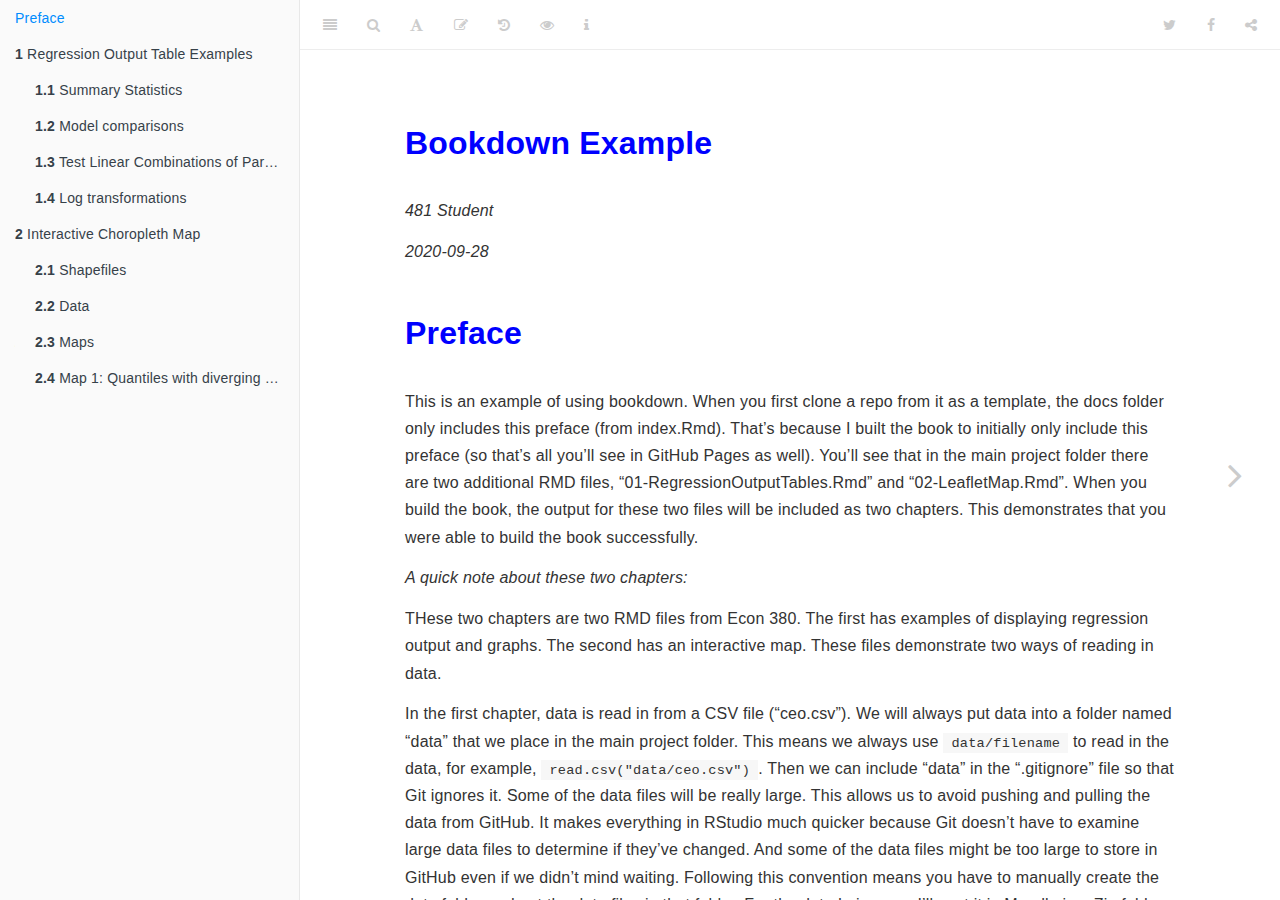
==== commit d71d2402: "@jrlhost" ====
--- a/docs/index.html
+++ b/docs/index.html
@@ -24,7 +24,7 @@
 <meta name="author" content="481 Student" />
 
 
-<meta name="date" content="2020-09-17" />
+<meta name="date" content="2020-09-28" />
 
   <meta name="viewport" content="width=device-width, initial-scale=1" />
   <meta name="apple-mobile-web-app-capable" content="yes" />
@@ -32,7 +32,7 @@
   
   
 
-
+<link rel="next" href="regression-output-table-examples.html"/>
 <script src="libs/jquery-2.2.3/jquery.min.js"></script>
 <link href="libs/gitbook-2.6.7/css/style.css" rel="stylesheet" />
 <link href="libs/gitbook-2.6.7/css/plugin-table.css" rel="stylesheet" />
@@ -51,8 +51,80 @@
 
 
 <script src="libs/accessible-code-block-0.0.1/empty-anchor.js"></script>
-
-
+<script src="libs/htmlwidgets-1.5.1/htmlwidgets.js"></script>
+<link href="libs/leaflet-1.3.1/leaflet.css" rel="stylesheet" />
+<script src="libs/leaflet-1.3.1/leaflet.js"></script>
+<link href="libs/leafletfix-1.0.0/leafletfix.css" rel="stylesheet" />
+<script src="libs/Proj4Leaflet-1.0.1/proj4-compressed.js"></script>
+<script src="libs/Proj4Leaflet-1.0.1/proj4leaflet.js"></script>
+<link href="libs/rstudio_leaflet-1.3.1/rstudio_leaflet.css" rel="stylesheet" />
+<script src="libs/leaflet-binding-2.0.3/leaflet.js"></script>
+
+
+<style type="text/css">
+code.sourceCode > span { display: inline-block; line-height: 1.25; }
+code.sourceCode > span { color: inherit; text-decoration: inherit; }
+code.sourceCode > span:empty { height: 1.2em; }
+.sourceCode { overflow: visible; }
+code.sourceCode { white-space: pre; position: relative; }
+pre.sourceCode { margin: 0; }
+@media screen {
+div.sourceCode { overflow: auto; }
+}
+@media print {
+code.sourceCode { white-space: pre-wrap; }
+code.sourceCode > span { text-indent: -5em; padding-left: 5em; }
+}
+pre.numberSource code
+  { counter-reset: source-line 0; }
+pre.numberSource code > span
+  { position: relative; left: -4em; counter-increment: source-line; }
+pre.numberSource code > span > a:first-child::before
+  { content: counter(source-line);
+    position: relative; left: -1em; text-align: right; vertical-align: baseline;
+    border: none; display: inline-block;
+    -webkit-touch-callout: none; -webkit-user-select: none;
+    -khtml-user-select: none; -moz-user-select: none;
+    -ms-user-select: none; user-select: none;
+    padding: 0 4px; width: 4em;
+    color: #aaaaaa;
+  }
+pre.numberSource { margin-left: 3em; border-left: 1px solid #aaaaaa;  padding-left: 4px; }
+div.sourceCode
+  {   }
+@media screen {
+code.sourceCode > span > a:first-child::before { text-decoration: underline; }
+}
+code span.al { color: #ff0000; font-weight: bold; } /* Alert */
+code span.an { color: #60a0b0; font-weight: bold; font-style: italic; } /* Annotation */
+code span.at { color: #7d9029; } /* Attribute */
+code span.bn { color: #40a070; } /* BaseN */
+code span.bu { } /* BuiltIn */
+code span.cf { color: #007020; font-weight: bold; } /* ControlFlow */
+code span.ch { color: #4070a0; } /* Char */
+code span.cn { color: #880000; } /* Constant */
+code span.co { color: #60a0b0; font-style: italic; } /* Comment */
+code span.cv { color: #60a0b0; font-weight: bold; font-style: italic; } /* CommentVar */
+code span.do { color: #ba2121; font-style: italic; } /* Documentation */
+code span.dt { color: #902000; } /* DataType */
+code span.dv { color: #40a070; } /* DecVal */
+code span.er { color: #ff0000; font-weight: bold; } /* Error */
+code span.ex { } /* Extension */
+code span.fl { color: #40a070; } /* Float */
+code span.fu { color: #06287e; } /* Function */
+code span.im { } /* Import */
+code span.in { color: #60a0b0; font-weight: bold; font-style: italic; } /* Information */
+code span.kw { color: #007020; font-weight: bold; } /* Keyword */
+code span.op { color: #666666; } /* Operator */
+code span.ot { color: #007020; } /* Other */
+code span.pp { color: #bc7a00; } /* Preprocessor */
+code span.sc { color: #4070a0; } /* SpecialChar */
+code span.ss { color: #bb6688; } /* SpecialString */
+code span.st { color: #4070a0; } /* String */
+code span.va { color: #19177c; } /* Variable */
+code span.vs { color: #4070a0; } /* VerbatimString */
+code span.wa { color: #60a0b0; font-weight: bold; font-style: italic; } /* Warning */
+</style>
 
 <link rel="stylesheet" href="style.css" type="text/css" />
 </head>
@@ -67,7 +139,24 @@
       <nav role="navigation">
 
 <ul class="summary">
-<li class="chapter" data-level="" data-path=""><a href="#preface"><i class="fa fa-check"></i>Preface</a></li>
+<li class="chapter" data-level="" data-path="index.html"><a href="index.html"><i class="fa fa-check"></i>Preface</a></li>
+<li class="chapter" data-level="1" data-path="regression-output-table-examples.html"><a href="regression-output-table-examples.html"><i class="fa fa-check"></i><b>1</b> Regression Output Table Examples</a><ul>
+<li class="chapter" data-level="1.1" data-path="regression-output-table-examples.html"><a href="regression-output-table-examples.html#summary-statistics"><i class="fa fa-check"></i><b>1.1</b> Summary Statistics</a></li>
+<li class="chapter" data-level="1.2" data-path="regression-output-table-examples.html"><a href="regression-output-table-examples.html#model-comparisons"><i class="fa fa-check"></i><b>1.2</b> Model comparisons</a><ul>
+<li class="chapter" data-level="1.2.1" data-path="regression-output-table-examples.html"><a href="regression-output-table-examples.html#adjusted-r-squared"><i class="fa fa-check"></i><b>1.2.1</b> Adjusted R-Squared</a></li>
+</ul></li>
+<li class="chapter" data-level="1.3" data-path="regression-output-table-examples.html"><a href="regression-output-table-examples.html#test-linear-combinations-of-parameters"><i class="fa fa-check"></i><b>1.3</b> Test Linear Combinations of Parameters</a></li>
+<li class="chapter" data-level="1.4" data-path="regression-output-table-examples.html"><a href="regression-output-table-examples.html#log-transformations"><i class="fa fa-check"></i><b>1.4</b> Log transformations</a><ul>
+<li class="chapter" data-level="1.4.1" data-path="regression-output-table-examples.html"><a href="regression-output-table-examples.html#histograms"><i class="fa fa-check"></i><b>1.4.1</b> Histograms</a></li>
+<li class="chapter" data-level="1.4.2" data-path="regression-output-table-examples.html"><a href="regression-output-table-examples.html#scatter-plots"><i class="fa fa-check"></i><b>1.4.2</b> Scatter plots</a></li>
+</ul></li>
+</ul></li>
+<li class="chapter" data-level="2" data-path="interactive-choropleth-map.html"><a href="interactive-choropleth-map.html"><i class="fa fa-check"></i><b>2</b> Interactive Choropleth Map</a><ul>
+<li class="chapter" data-level="2.1" data-path="interactive-choropleth-map.html"><a href="interactive-choropleth-map.html#shapefiles"><i class="fa fa-check"></i><b>2.1</b> Shapefiles</a></li>
+<li class="chapter" data-level="2.2" data-path="interactive-choropleth-map.html"><a href="interactive-choropleth-map.html#data"><i class="fa fa-check"></i><b>2.2</b> Data</a></li>
+<li class="chapter" data-level="2.3" data-path="interactive-choropleth-map.html"><a href="interactive-choropleth-map.html#maps"><i class="fa fa-check"></i><b>2.3</b> Maps</a></li>
+<li class="chapter" data-level="2.4" data-path="interactive-choropleth-map.html"><a href="interactive-choropleth-map.html#map-1-quantiles-with-diverging-red-blue-scale"><i class="fa fa-check"></i><b>2.4</b> Map 1: Quantiles with diverging Red-Blue Scale</a></li>
+</ul></li>
 </ul>
 
       </nav>
@@ -88,7 +177,7 @@
 <div id="header">
 <h1 class="title">Bookdown Example</h1>
 <p class="author"><em>481 Student</em></p>
-<p class="date"><em>2020-09-17</em></p>
+<p class="date"><em>2020-09-28</em></p>
 </div>
 <div id="preface" class="section level1 unnumbered">
 <h1>Preface</h1>
@@ -106,7 +195,7 @@
         </div>
       </div>
 
-
+<a href="regression-output-table-examples.html" class="navigation navigation-next navigation-unique" aria-label="Next page"><i class="fa fa-angle-right"></i></a>
     </div>
   </div>
 <script src="libs/gitbook-2.6.7/js/app.min.js"></script>
@@ -137,15 +226,15 @@
 "size": 2
 },
 "edit": {
-"link": "https://github.com/YOUR GITHUB USERNAME/YOUR REPO NAME/edit/master/index.Rmd",
+"link": "https://github.com/your GitHub username/your GitHub repo name/edit/master/index.Rmd",
 "text": "Edit"
 },
 "history": {
-"link": "https://github.com/YOUR GITHUB USERNAME/YOUR REPO NAME/commits/master/index.Rmd",
+"link": "https://github.com/your GitHub username/your GitHub repo name/commits/master/index.Rmd",
 "text": null
 },
 "view": {
-"link": "https://github.com/YOUR GITHUB USERNAME/YOUR REPO NAME/blob/master/index.Rmd",
+"link": "https://github.com/your GitHub username/your GitHub repo name/blob/master/index.Rmd",
 "text": null
 },
 "download": null,
@@ -156,6 +245,20 @@
 });
 </script>
 
+<!-- dynamically load mathjax for compatibility with self-contained -->
+<script>
+  (function () {
+    var script = document.createElement("script");
+    script.type = "text/javascript";
+    var src = "true";
+    if (src === "" || src === "true") src = "https://mathjax.rstudio.com/latest/MathJax.js?config=TeX-MML-AM_CHTML";
+    if (location.protocol !== "file:")
+      if (/^https?:/.test(src))
+        src = src.replace(/^https?:/, '');
+    script.src = src;
+    document.getElementsByTagName("head")[0].appendChild(script);
+  })();
+</script>
 </body>
 
 </html>
--- a/docs/libs/leaflet-1.3.1/leaflet.css
+++ b/docs/libs/leaflet-1.3.1/leaflet.css
@@ -0,0 +1,636 @@
+/* required styles */
+
+.leaflet-pane,
+.leaflet-tile,
+.leaflet-marker-icon,
+.leaflet-marker-shadow,
+.leaflet-tile-container,
+.leaflet-pane > svg,
+.leaflet-pane > canvas,
+.leaflet-zoom-box,
+.leaflet-image-layer,
+.leaflet-layer {
+	position: absolute;
+	left: 0;
+	top: 0;
+	}
+.leaflet-container {
+	overflow: hidden;
+	}
+.leaflet-tile,
+.leaflet-marker-icon,
+.leaflet-marker-shadow {
+	-webkit-user-select: none;
+	   -moz-user-select: none;
+	        user-select: none;
+	  -webkit-user-drag: none;
+	}
+/* Safari renders non-retina tile on retina better with this, but Chrome is worse */
+.leaflet-safari .leaflet-tile {
+	image-rendering: -webkit-optimize-contrast;
+	}
+/* hack that prevents hw layers "stretching" when loading new tiles */
+.leaflet-safari .leaflet-tile-container {
+	width: 1600px;
+	height: 1600px;
+	-webkit-transform-origin: 0 0;
+	}
+.leaflet-marker-icon,
+.leaflet-marker-shadow {
+	display: block;
+	}
+/* .leaflet-container svg: reset svg max-width decleration shipped in Joomla! (joomla.org) 3.x */
+/* .leaflet-container img: map is broken in FF if you have max-width: 100% on tiles */
+.leaflet-container .leaflet-overlay-pane svg,
+.leaflet-container .leaflet-marker-pane img,
+.leaflet-container .leaflet-shadow-pane img,
+.leaflet-container .leaflet-tile-pane img,
+.leaflet-container img.leaflet-image-layer {
+	max-width: none !important;
+	max-height: none !important;
+	}
+
+.leaflet-container.leaflet-touch-zoom {
+	-ms-touch-action: pan-x pan-y;
+	touch-action: pan-x pan-y;
+	}
+.leaflet-container.leaflet-touch-drag {
+	-ms-touch-action: pinch-zoom;
+	/* Fallback for FF which doesn't support pinch-zoom */
+	touch-action: none;
+	touch-action: pinch-zoom;
+}
+.leaflet-container.leaflet-touch-drag.leaflet-touch-zoom {
+	-ms-touch-action: none;
+	touch-action: none;
+}
+.leaflet-container {
+	-webkit-tap-highlight-color: transparent;
+}
+.leaflet-container a {
+	-webkit-tap-highlight-color: rgba(51, 181, 229, 0.4);
+}
+.leaflet-tile {
+	filter: inherit;
+	visibility: hidden;
+	}
+.leaflet-tile-loaded {
+	visibility: inherit;
+	}
+.leaflet-zoom-box {
+	width: 0;
+	height: 0;
+	-moz-box-sizing: border-box;
+	     box-sizing: border-box;
+	z-index: 800;
+	}
+/* workaround for https://bugzilla.mozilla.org/show_bug.cgi?id=888319 */
+.leaflet-overlay-pane svg {
+	-moz-user-select: none;
+	}
+
+.leaflet-pane         { z-index: 400; }
+
+.leaflet-tile-pane    { z-index: 200; }
+.leaflet-overlay-pane { z-index: 400; }
+.leaflet-shadow-pane  { z-index: 500; }
+.leaflet-marker-pane  { z-index: 600; }
+.leaflet-tooltip-pane   { z-index: 650; }
+.leaflet-popup-pane   { z-index: 700; }
+
+.leaflet-map-pane canvas { z-index: 100; }
+.leaflet-map-pane svg    { z-index: 200; }
+
+.leaflet-vml-shape {
+	width: 1px;
+	height: 1px;
+	}
+.lvml {
+	behavior: url(#default#VML);
+	display: inline-block;
+	position: absolute;
+	}
+
+
+/* control positioning */
+
+.leaflet-control {
+	position: relative;
+	z-index: 800;
+	pointer-events: visiblePainted; /* IE 9-10 doesn't have auto */
+	pointer-events: auto;
+	}
+.leaflet-top,
+.leaflet-bottom {
+	position: absolute;
+	z-index: 1000;
+	pointer-events: none;
+	}
+.leaflet-top {
+	top: 0;
+	}
+.leaflet-right {
+	right: 0;
+	}
+.leaflet-bottom {
+	bottom: 0;
+	}
+.leaflet-left {
+	left: 0;
+	}
+.leaflet-control {
+	float: left;
+	clear: both;
+	}
+.leaflet-right .leaflet-control {
+	float: right;
+	}
+.leaflet-top .leaflet-control {
+	margin-top: 10px;
+	}
+.leaflet-bottom .leaflet-control {
+	margin-bottom: 10px;
+	}
+.leaflet-left .leaflet-control {
+	margin-left: 10px;
+	}
+.leaflet-right .leaflet-control {
+	margin-right: 10px;
+	}
+
+
+/* zoom and fade animations */
+
+.leaflet-fade-anim .leaflet-tile {
+	will-change: opacity;
+	}
+.leaflet-fade-anim .leaflet-popup {
+	opacity: 0;
+	-webkit-transition: opacity 0.2s linear;
+	   -moz-transition: opacity 0.2s linear;
+	     -o-transition: opacity 0.2s linear;
+	        transition: opacity 0.2s linear;
+	}
+.leaflet-fade-anim .leaflet-map-pane .leaflet-popup {
+	opacity: 1;
+	}
+.leaflet-zoom-animated {
+	-webkit-transform-origin: 0 0;
+	    -ms-transform-origin: 0 0;
+	        transform-origin: 0 0;
+	}
+.leaflet-zoom-anim .leaflet-zoom-animated {
+	will-change: transform;
+	}
+.leaflet-zoom-anim .leaflet-zoom-animated {
+	-webkit-transition: -webkit-transform 0.25s cubic-bezier(0,0,0.25,1);
+	   -moz-transition:    -moz-transform 0.25s cubic-bezier(0,0,0.25,1);
+	     -o-transition:      -o-transform 0.25s cubic-bezier(0,0,0.25,1);
+	        transition:         transform 0.25s cubic-bezier(0,0,0.25,1);
+	}
+.leaflet-zoom-anim .leaflet-tile,
+.leaflet-pan-anim .leaflet-tile {
+	-webkit-transition: none;
+	   -moz-transition: none;
+	     -o-transition: none;
+	        transition: none;
+	}
+
+.leaflet-zoom-anim .leaflet-zoom-hide {
+	visibility: hidden;
+	}
+
+
+/* cursors */
+
+.leaflet-interactive {
+	cursor: pointer;
+	}
+.leaflet-grab {
+	cursor: -webkit-grab;
+	cursor:    -moz-grab;
+	}
+.leaflet-crosshair,
+.leaflet-crosshair .leaflet-interactive {
+	cursor: crosshair;
+	}
+.leaflet-popup-pane,
+.leaflet-control {
+	cursor: auto;
+	}
+.leaflet-dragging .leaflet-grab,
+.leaflet-dragging .leaflet-grab .leaflet-interactive,
+.leaflet-dragging .leaflet-marker-draggable {
+	cursor: move;
+	cursor: -webkit-grabbing;
+	cursor:    -moz-grabbing;
+	}
+
+/* marker & overlays interactivity */
+.leaflet-marker-icon,
+.leaflet-marker-shadow,
+.leaflet-image-layer,
+.leaflet-pane > svg path,
+.leaflet-tile-container {
+	pointer-events: none;
+	}
+
+.leaflet-marker-icon.leaflet-interactive,
+.leaflet-image-layer.leaflet-interactive,
+.leaflet-pane > svg path.leaflet-interactive {
+	pointer-events: visiblePainted; /* IE 9-10 doesn't have auto */
+	pointer-events: auto;
+	}
+
+/* visual tweaks */
+
+.leaflet-container {
+	background: #ddd;
+	outline: 0;
+	}
+.leaflet-container a {
+	color: #0078A8;
+	}
+.leaflet-container a.leaflet-active {
+	outline: 2px solid orange;
+	}
+.leaflet-zoom-box {
+	border: 2px dotted #38f;
+	background: rgba(255,255,255,0.5);
+	}
+
+
+/* general typography */
+.leaflet-container {
+	font: 12px/1.5 "Helvetica Neue", Arial, Helvetica, sans-serif;
+	}
+
+
+/* general toolbar styles */
+
+.leaflet-bar {
+	box-shadow: 0 1px 5px rgba(0,0,0,0.65);
+	border-radius: 4px;
+	}
+.leaflet-bar a,
+.leaflet-bar a:hover {
+	background-color: #fff;
+	border-bottom: 1px solid #ccc;
+	width: 26px;
+	height: 26px;
+	line-height: 26px;
+	display: block;
+	text-align: center;
+	text-decoration: none;
+	color: black;
+	}
+.leaflet-bar a,
+.leaflet-control-layers-toggle {
+	background-position: 50% 50%;
+	background-repeat: no-repeat;
+	display: block;
+	}
+.leaflet-bar a:hover {
+	background-color: #f4f4f4;
+	}
+.leaflet-bar a:first-child {
+	border-top-left-radius: 4px;
+	border-top-right-radius: 4px;
+	}
+.leaflet-bar a:last-child {
+	border-bottom-left-radius: 4px;
+	border-bottom-right-radius: 4px;
+	border-bottom: none;
+	}
+.leaflet-bar a.leaflet-disabled {
+	cursor: default;
+	background-color: #f4f4f4;
+	color: #bbb;
+	}
+
+.leaflet-touch .leaflet-bar a {
+	width: 30px;
+	height: 30px;
+	line-height: 30px;
+	}
+.leaflet-touch .leaflet-bar a:first-child {
+	border-top-left-radius: 2px;
+	border-top-right-radius: 2px;
+	}
+.leaflet-touch .leaflet-bar a:last-child {
+	border-bottom-left-radius: 2px;
+	border-bottom-right-radius: 2px;
+	}
+
+/* zoom control */
+
+.leaflet-control-zoom-in,
+.leaflet-control-zoom-out {
+	font: bold 18px 'Lucida Console', Monaco, monospace;
+	text-indent: 1px;
+	}
+
+.leaflet-touch .leaflet-control-zoom-in, .leaflet-touch .leaflet-control-zoom-out  {
+	font-size: 22px;
+	}
+
+
+/* layers control */
+
+.leaflet-control-layers {
+	box-shadow: 0 1px 5px rgba(0,0,0,0.4);
+	background: #fff;
+	border-radius: 5px;
+	}
+.leaflet-control-layers-toggle {
+	background-image: url(images/layers.png);
+	width: 36px;
+	height: 36px;
+	}
+.leaflet-retina .leaflet-control-layers-toggle {
+	background-image: url(images/layers-2x.png);
+	background-size: 26px 26px;
+	}
+.leaflet-touch .leaflet-control-layers-toggle {
+	width: 44px;
+	height: 44px;
+	}
+.leaflet-control-layers .leaflet-control-layers-list,
+.leaflet-control-layers-expanded .leaflet-control-layers-toggle {
+	display: none;
+	}
+.leaflet-control-layers-expanded .leaflet-control-layers-list {
+	display: block;
+	position: relative;
+	}
+.leaflet-control-layers-expanded {
+	padding: 6px 10px 6px 6px;
+	color: #333;
+	background: #fff;
+	}
+.leaflet-control-layers-scrollbar {
+	overflow-y: scroll;
+	overflow-x: hidden;
+	padding-right: 5px;
+	}
+.leaflet-control-layers-selector {
+	margin-top: 2px;
+	position: relative;
+	top: 1px;
+	}
+.leaflet-control-layers label {
+	display: block;
+	}
+.leaflet-control-layers-separator {
+	height: 0;
+	border-top: 1px solid #ddd;
+	margin: 5px -10px 5px -6px;
+	}
+
+/* Default icon URLs */
+.leaflet-default-icon-path {
+	background-image: url(images/marker-icon.png);
+	}
+
+
+/* attribution and scale controls */
+
+.leaflet-container .leaflet-control-attribution {
+	background: #fff;
+	background: rgba(255, 255, 255, 0.7);
+	margin: 0;
+	}
+.leaflet-control-attribution,
+.leaflet-control-scale-line {
+	padding: 0 5px;
+	color: #333;
+	}
+.leaflet-control-attribution a {
+	text-decoration: none;
+	}
+.leaflet-control-attribution a:hover {
+	text-decoration: underline;
+	}
+.leaflet-container .leaflet-control-attribution,
+.leaflet-container .leaflet-control-scale {
+	font-size: 11px;
+	}
+.leaflet-left .leaflet-control-scale {
+	margin-left: 5px;
+	}
+.leaflet-bottom .leaflet-control-scale {
+	margin-bottom: 5px;
+	}
+.leaflet-control-scale-line {
+	border: 2px solid #777;
+	border-top: none;
+	line-height: 1.1;
+	padding: 2px 5px 1px;
+	font-size: 11px;
+	white-space: nowrap;
+	overflow: hidden;
+	-moz-box-sizing: border-box;
+	     box-sizing: border-box;
+
+	background: #fff;
+	background: rgba(255, 255, 255, 0.5);
+	}
+.leaflet-control-scale-line:not(:first-child) {
+	border-top: 2px solid #777;
+	border-bottom: none;
+	margin-top: -2px;
+	}
+.leaflet-control-scale-line:not(:first-child):not(:last-child) {
+	border-bottom: 2px solid #777;
+	}
+
+.leaflet-touch .leaflet-control-attribution,
+.leaflet-touch .leaflet-control-layers,
+.leaflet-touch .leaflet-bar {
+	box-shadow: none;
+	}
+.leaflet-touch .leaflet-control-layers,
+.leaflet-touch .leaflet-bar {
+	border: 2px solid rgba(0,0,0,0.2);
+	background-clip: padding-box;
+	}
+
+
+/* popup */
+
+.leaflet-popup {
+	position: absolute;
+	text-align: center;
+	margin-bottom: 20px;
+	}
+.leaflet-popup-content-wrapper {
+	padding: 1px;
+	text-align: left;
+	border-radius: 12px;
+	}
+.leaflet-popup-content {
+	margin: 13px 19px;
+	line-height: 1.4;
+	}
+.leaflet-popup-content p {
+	margin: 18px 0;
+	}
+.leaflet-popup-tip-container {
+	width: 40px;
+	height: 20px;
+	position: absolute;
+	left: 50%;
+	margin-left: -20px;
+	overflow: hidden;
+	pointer-events: none;
+	}
+.leaflet-popup-tip {
+	width: 17px;
+	height: 17px;
+	padding: 1px;
+
+	margin: -10px auto 0;
+
+	-webkit-transform: rotate(45deg);
+	   -moz-transform: rotate(45deg);
+	    -ms-transform: rotate(45deg);
+	     -o-transform: rotate(45deg);
+	        transform: rotate(45deg);
+	}
+.leaflet-popup-content-wrapper,
+.leaflet-popup-tip {
+	background: white;
+	color: #333;
+	box-shadow: 0 3px 14px rgba(0,0,0,0.4);
+	}
+.leaflet-container a.leaflet-popup-close-button {
+	position: absolute;
+	top: 0;
+	right: 0;
+	padding: 4px 4px 0 0;
+	border: none;
+	text-align: center;
+	width: 18px;
+	height: 14px;
+	font: 16px/14px Tahoma, Verdana, sans-serif;
+	color: #c3c3c3;
+	text-decoration: none;
+	font-weight: bold;
+	background: transparent;
+	}
+.leaflet-container a.leaflet-popup-close-button:hover {
+	color: #999;
+	}
+.leaflet-popup-scrolled {
+	overflow: auto;
+	border-bottom: 1px solid #ddd;
+	border-top: 1px solid #ddd;
+	}
+
+.leaflet-oldie .leaflet-popup-content-wrapper {
+	zoom: 1;
+	}
+.leaflet-oldie .leaflet-popup-tip {
+	width: 24px;
+	margin: 0 auto;
+
+	-ms-filter: "progid:DXImageTransform.Microsoft.Matrix(M11=0.70710678, M12=0.70710678, M21=-0.70710678, M22=0.70710678)";
+	filter: progid:DXImageTransform.Microsoft.Matrix(M11=0.70710678, M12=0.70710678, M21=-0.70710678, M22=0.70710678);
+	}
+.leaflet-oldie .leaflet-popup-tip-container {
+	margin-top: -1px;
+	}
+
+.leaflet-oldie .leaflet-control-zoom,
+.leaflet-oldie .leaflet-control-layers,
+.leaflet-oldie .leaflet-popup-content-wrapper,
+.leaflet-oldie .leaflet-popup-tip {
+	border: 1px solid #999;
+	}
+
+
+/* div icon */
+
+.leaflet-div-icon {
+	background: #fff;
+	border: 1px solid #666;
+	}
+
+
+/* Tooltip */
+/* Base styles for the element that has a tooltip */
+.leaflet-tooltip {
+	position: absolute;
+	padding: 6px;
+	background-color: #fff;
+	border: 1px solid #fff;
+	border-radius: 3px;
+	color: #222;
+	white-space: nowrap;
+	-webkit-user-select: none;
+	-moz-user-select: none;
+	-ms-user-select: none;
+	user-select: none;
+	pointer-events: none;
+	box-shadow: 0 1px 3px rgba(0,0,0,0.4);
+	}
+.leaflet-tooltip.leaflet-clickable {
+	cursor: pointer;
+	pointer-events: auto;
+	}
+.leaflet-tooltip-top:before,
+.leaflet-tooltip-bottom:before,
+.leaflet-tooltip-left:before,
+.leaflet-tooltip-right:before {
+	position: absolute;
+	pointer-events: none;
+	border: 6px solid transparent;
+	background: transparent;
+	content: "";
+	}
+
+/* Directions */
+
+.leaflet-tooltip-bottom {
+	margin-top: 6px;
+}
+.leaflet-tooltip-top {
+	margin-top: -6px;
+}
+.leaflet-tooltip-bottom:before,
+.leaflet-tooltip-top:before {
+	left: 50%;
+	margin-left: -6px;
+	}
+.leaflet-tooltip-top:before {
+	bottom: 0;
+	margin-bottom: -12px;
+	border-top-color: #fff;
+	}
+.leaflet-tooltip-bottom:before {
+	top: 0;
+	margin-top: -12px;
+	margin-left: -6px;
+	border-bottom-color: #fff;
+	}
+.leaflet-tooltip-left {
+	margin-left: -6px;
+}
+.leaflet-tooltip-right {
+	margin-left: 6px;
+}
+.leaflet-tooltip-left:before,
+.leaflet-tooltip-right:before {
+	top: 50%;
+	margin-top: -6px;
+	}
+.leaflet-tooltip-left:before {
+	right: 0;
+	margin-right: -12px;
+	border-left-color: #fff;
+	}
+.leaflet-tooltip-right:before {
+	left: 0;
+	margin-left: -12px;
+	border-right-color: #fff;
+	}
--- a/docs/libs/leafletfix-1.0.0/leafletfix.css
+++ b/docs/libs/leafletfix-1.0.0/leafletfix.css
@@ -0,0 +1,36 @@
+/* Work around CSS properties introduced on img by bootstrap */
+img.leaflet-tile {
+  padding: 0;
+  margin: 0;
+  border-radius: 0;
+  border: none;
+}
+.info {
+  padding: 6px 8px;
+  font: 14px/16px Arial, Helvetica, sans-serif;
+  background: white;
+  background: rgba(255,255,255,0.8);
+  box-shadow: 0 0 15px rgba(0,0,0,0.2);
+  border-radius: 5px;
+}
+.legend {
+  line-height: 18px;
+  color: #555;
+}
+.legend svg text {
+  fill: #555;
+}
+.legend svg line {
+  stroke: #555;
+}
+.legend i {
+  width: 18px;
+  height: 18px;
+  margin-right: 4px;
+  opacity: 0.7;
+  display: inline-block;
+  vertical-align: top;
+  /*For IE 7*/
+  zoom: 1;
+  *display: inline;
+}
--- a/docs/libs/rstudio_leaflet-1.3.1/rstudio_leaflet.css
+++ b/docs/libs/rstudio_leaflet-1.3.1/rstudio_leaflet.css
@@ -0,0 +1,32 @@
+.leaflet-tooltip.leaflet-tooltip-text-only,
+.leaflet-tooltip.leaflet-tooltip-text-only:before,
+.leaflet-tooltip.leaflet-tooltip-text-only:after {
+  background: none;
+  border: none;
+  box-shadow: none;
+}
+
+.leaflet-tooltip.leaflet-tooltip-text-only.leaflet-tooltip-left {
+  margin-left: 5px;
+}
+
+.leaflet-tooltip.leaflet-tooltip-text-only.leaflet-tooltip-right {
+  margin-left: -5px;
+}
+
+.leaflet-tooltip:after {
+  border-right: 6px solid transparent;
+  /* right: -16px; */
+}
+
+.leaflet-popup-pane .leaflet-popup-tip-container {
+  /* when the tooltip container is clicked, it is closed */
+  pointer-events: all;
+  /* tooltips should display the "hand" icon, just like .leaflet-interactive*/
+  cursor: pointer;
+}
+
+/* have the widget be displayed in the right 'layer' */
+.leaflet-map-pane {
+  z-index: auto;
+}
